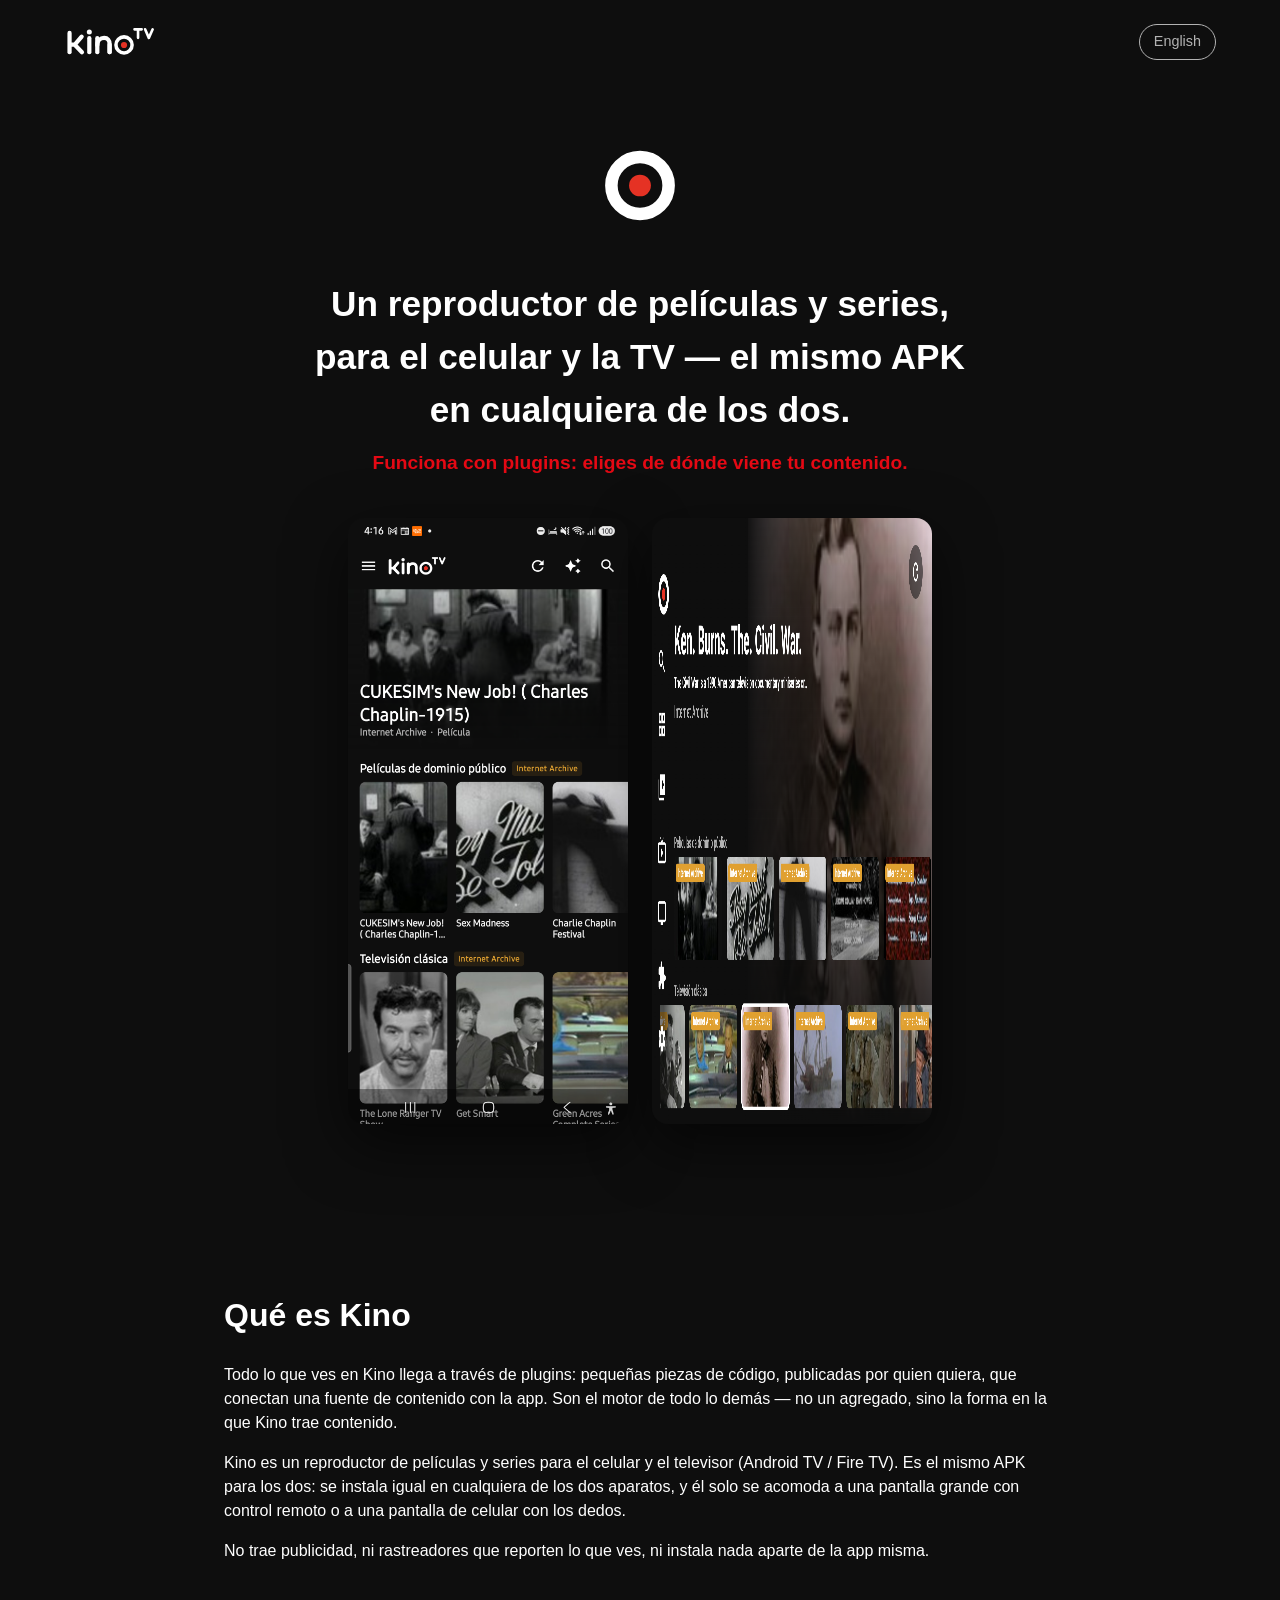
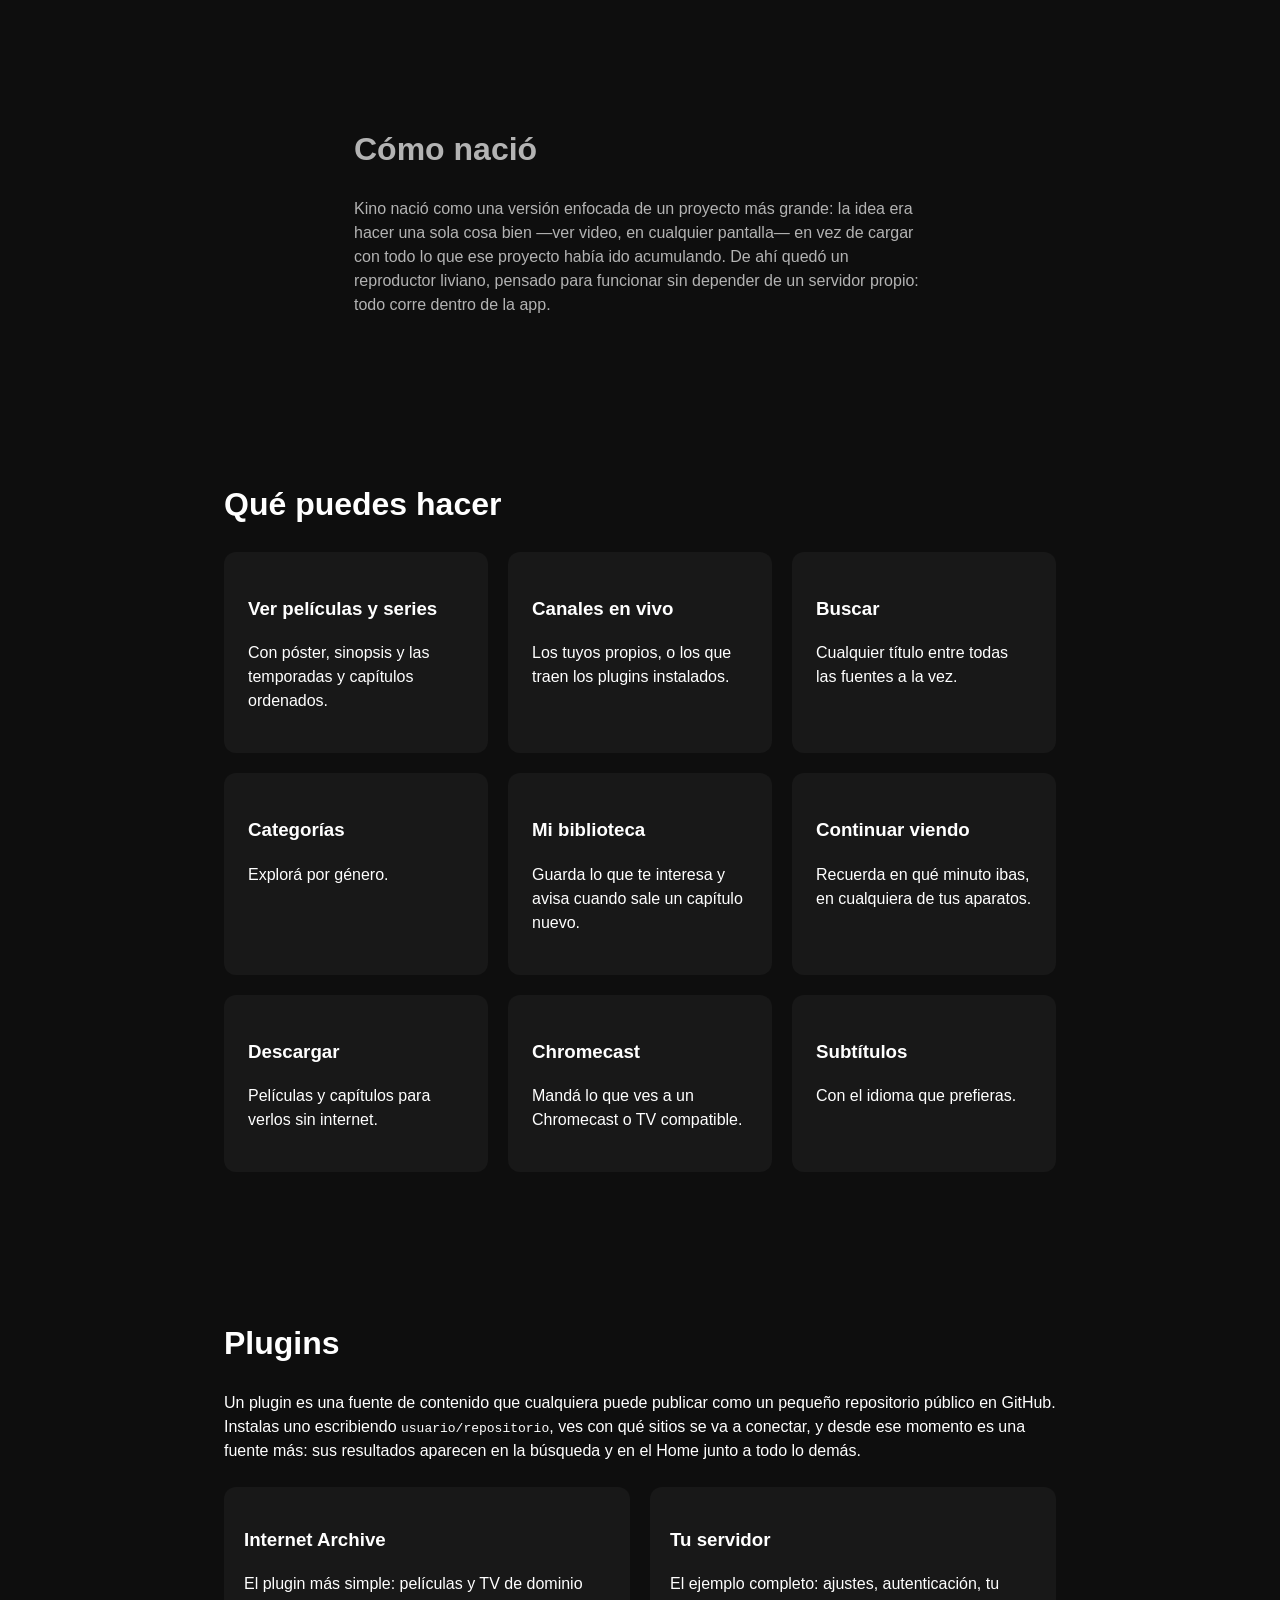
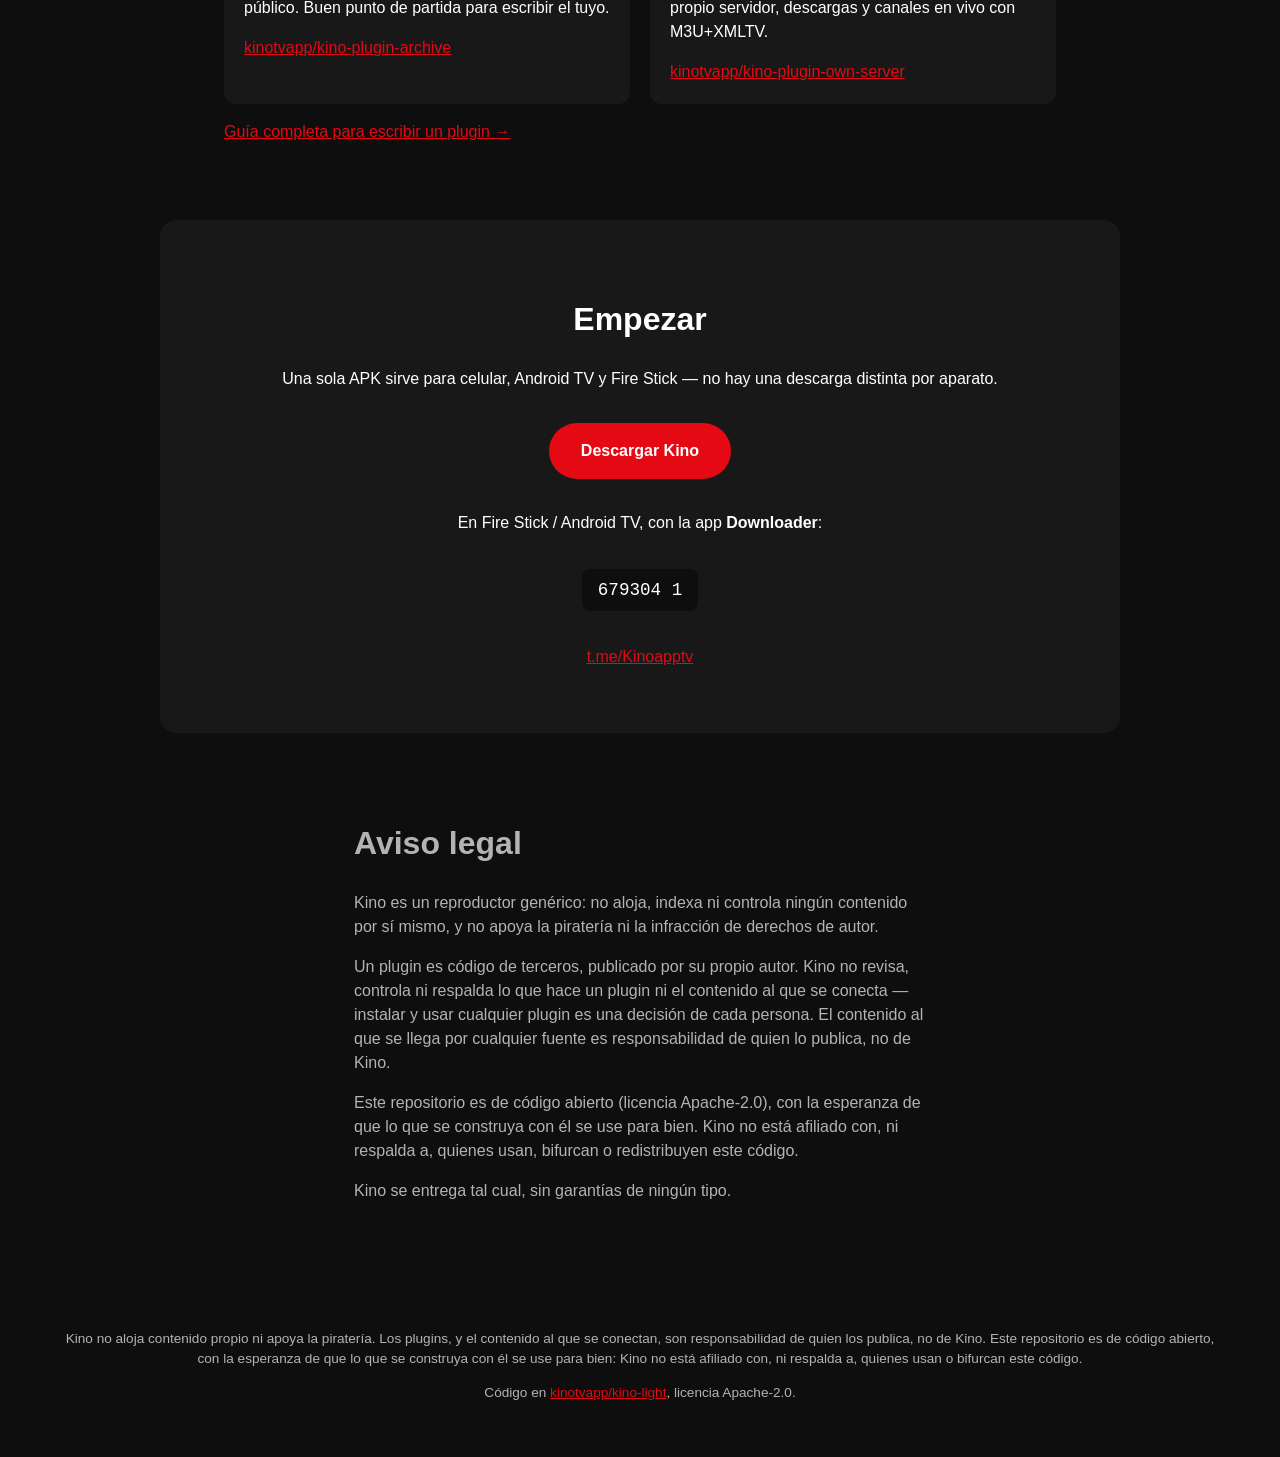
==== index.html @ bd7652a8 "content: Spanish landing page" ====
<!doctype html>
<html lang="es">
<head>
  <meta charset="utf-8">
  <meta name="viewport" content="width=device-width, initial-scale=1">
  <title>Kino — reproductor de películas y series</title>
  <meta name="description" content="Kino: un reproductor de películas y series para celular y TV, con plugins que cualquiera puede publicar.">
  <link rel="icon" href="assets/kino-tv-logo.svg">
  <link rel="stylesheet" href="styles.css">
</head>
<body>
  <header class="header">
    <img src="assets/kino-tv-logo.svg" alt="Kino">
    <a class="lang-switch" href="/en/">English</a>
  </header>

  <section class="hero">
    <img class="hero-logo" src="assets/kino-tv-banner.svg" alt="Kino">
    <h1 class="hero-tagline">Un reproductor de películas y series, para el celular y la TV — el mismo APK en cualquiera de los dos.</h1>
    <p class="hero-subtitle">Funciona con plugins: eliges de dónde viene tu contenido.</p>
    <div class="hero-shots">
      <img src="assets/screenshot-phone-home.png" alt="Home de Kino en el celular" loading="lazy">
      <img src="assets/screenshot-tv-home.png" alt="Home de Kino en la TV" loading="lazy">
    </div>
  </section>

  <section class="section">
    <h2 class="section-title">Qué es Kino</h2>
    <p>Todo lo que ves en Kino llega a través de plugins: pequeñas piezas de código, publicadas por
    quien quiera, que conectan una fuente de contenido con la app. Son el motor de todo lo demás —
    no un agregado, sino la forma en la que Kino trae contenido.</p>
    <p>Kino es un reproductor de películas y series para el celular y el televisor (Android TV / Fire TV).
    Es el mismo APK para los dos: se instala igual en cualquiera de los dos aparatos, y él solo se
    acomoda a una pantalla grande con control remoto o a una pantalla de celular con los dedos.</p>
    <p>No trae publicidad, ni rastreadores que reporten lo que ves, ni instala nada aparte de la app misma.</p>
  </section>

  <section class="section origin">
    <h2 class="section-title">Cómo nació</h2>
    <p>Kino nació como una versión enfocada de un proyecto más grande: la idea era hacer una sola cosa
    bien —ver video, en cualquier pantalla— en vez de cargar con todo lo que ese proyecto había ido
    acumulando. De ahí quedó un reproductor liviano, pensado para funcionar sin depender de un
    servidor propio: todo corre dentro de la app.</p>
  </section>

  <section class="section">
    <h2 class="section-title">Qué puedes hacer</h2>
    <div class="feature-grid">
      <div class="feature-card"><h3>Ver películas y series</h3><p>Con póster, sinopsis y las temporadas y capítulos ordenados.</p></div>
      <div class="feature-card"><h3>Canales en vivo</h3><p>Los tuyos propios, o los que traen los plugins instalados.</p></div>
      <div class="feature-card"><h3>Buscar</h3><p>Cualquier título entre todas las fuentes a la vez.</p></div>
      <div class="feature-card"><h3>Categorías</h3><p>Explorá por género.</p></div>
      <div class="feature-card"><h3>Mi biblioteca</h3><p>Guarda lo que te interesa y avisa cuando sale un capítulo nuevo.</p></div>
      <div class="feature-card"><h3>Continuar viendo</h3><p>Recuerda en qué minuto ibas, en cualquiera de tus aparatos.</p></div>
      <div class="feature-card"><h3>Descargar</h3><p>Películas y capítulos para verlos sin internet.</p></div>
      <div class="feature-card"><h3>Chromecast</h3><p>Mandá lo que ves a un Chromecast o TV compatible.</p></div>
      <div class="feature-card"><h3>Subtítulos</h3><p>Con el idioma que prefieras.</p></div>
    </div>
  </section>

  <section class="section">
    <h2 class="section-title">Plugins</h2>
    <p>Un plugin es una fuente de contenido que cualquiera puede publicar como un pequeño repositorio
    público en GitHub. Instalas uno escribiendo <code>usuario/repositorio</code>, ves con qué sitios
    se va a conectar, y desde ese momento es una fuente más: sus resultados aparecen en la búsqueda y
    en el Home junto a todo lo demás.</p>
    <div class="plugins-examples">
      <div class="plugin-example-card">
        <h3>Internet Archive</h3>
        <p>El plugin más simple: películas y TV de dominio público. Buen punto de partida para escribir el tuyo.</p>
        <a href="https://github.com/kinotvapp/kino-plugin-archive">kinotvapp/kino-plugin-archive</a>
      </div>
      <div class="plugin-example-card">
        <h3>Tu servidor</h3>
        <p>El ejemplo completo: ajustes, autenticación, tu propio servidor, descargas y canales en vivo con M3U+XMLTV.</p>
        <a href="https://github.com/kinotvapp/kino-plugin-own-server">kinotvapp/kino-plugin-own-server</a>
      </div>
    </div>
    <p><a href="https://kinotvapp.github.io/kino-plugins/">Guía completa para escribir un plugin →</a></p>
  </section>

  <section class="section cta">
    <h2 class="section-title">Empezar</h2>
    <p>Una sola APK sirve para celular, Android TV y Fire Stick — no hay una descarga distinta por aparato.</p>
    <a class="cta-download" href="https://archive.org/download/kino-app/kino.apk">Descargar Kino</a>
    <p>En Fire Stick / Android TV, con la app <strong>Downloader</strong>:</p>
    <p class="cta-downloader-code">679304 1</p>
    <p><a href="https://t.me/Kinoapptv">t.me/Kinoapptv</a></p>
  </section>

  <section class="section legal">
    <h2 class="section-title">Aviso legal</h2>
    <p>Kino es un reproductor genérico: no aloja, indexa ni controla ningún contenido por sí mismo, y
    no apoya la piratería ni la infracción de derechos de autor.</p>
    <p>Un plugin es código de terceros, publicado por su propio autor. Kino no revisa, controla ni
    respalda lo que hace un plugin ni el contenido al que se conecta — instalar y usar cualquier
    plugin es una decisión de cada persona. El contenido al que se llega por cualquier fuente es
    responsabilidad de quien lo publica, no de Kino.</p>
    <p>Este repositorio es de código abierto (licencia Apache-2.0), con la esperanza de que lo que se
    construya con él se use para bien. Kino no está afiliado con, ni respalda a, quienes usan,
    bifurcan o redistribuyen este código.</p>
    <p>Kino se entrega tal cual, sin garantías de ningún tipo.</p>
  </section>

  <footer class="footer">
    <p>Kino no aloja contenido propio ni apoya la piratería. Los plugins, y el contenido al que se
    conectan, son responsabilidad de quien los publica, no de Kino. Este repositorio es de código
    abierto, con la esperanza de que lo que se construya con él se use para bien: Kino no está
    afiliado con, ni respalda a, quienes usan o bifurcan este código.</p>
    <p>Código en <a href="https://github.com/kinotvapp/kino-light">kinotvapp/kino-light</a>, licencia Apache-2.0.</p>
  </footer>
</body>
</html>
---- styles.css ----
:root {
  --kino-red: #E50914;
  --kino-black: #0E0E0E;
  --kino-surface: #181818;
  --kino-text-secondary: #B3B3B3;
  --kino-text: #FFFFFF;
}

* { box-sizing: border-box; }

body {
  margin: 0;
  background: var(--kino-black);
  color: var(--kino-text);
  font-family: -apple-system, "Segoe UI", Roboto, "Helvetica Neue", Arial, sans-serif;
  line-height: 1.5;
}

a { color: var(--kino-red); }

.header {
  display: flex;
  justify-content: space-between;
  align-items: center;
  padding: 24px 5vw;
}

.header img { height: 32px; }

.lang-switch {
  font-size: 0.9rem;
  color: var(--kino-text-secondary);
  text-decoration: none;
  border: 1px solid var(--kino-text-secondary);
  border-radius: 999px;
  padding: 6px 14px;
}

.hero {
  text-align: center;
  padding: 40px 5vw 80px;
}

.hero-logo { width: 220px; max-width: 60vw; margin-bottom: 24px; }

.hero-tagline {
  font-size: clamp(1.4rem, 4vw, 2.2rem);
  font-weight: 700;
  max-width: 700px;
  margin: 0 auto 12px;
}

.hero-subtitle {
  font-size: clamp(1rem, 2.5vw, 1.2rem);
  color: var(--kino-red);
  font-weight: 600;
  max-width: 600px;
  margin: 0 auto 40px;
}

.hero-shots {
  display: flex;
  justify-content: center;
  gap: 24px;
  flex-wrap: wrap;
}

.hero-shots img {
  max-width: 280px;
  width: 100%;
  border-radius: 16px;
  box-shadow: 0 20px 60px rgba(0, 0, 0, 0.6);
}

.section { padding: 60px 5vw; max-width: 960px; margin: 0 auto; }

.section-title {
  font-size: clamp(1.4rem, 3vw, 2rem);
  font-weight: 700;
  margin-bottom: 24px;
}

.feature-grid {
  display: grid;
  grid-template-columns: repeat(auto-fit, minmax(220px, 1fr));
  gap: 20px;
}

.feature-card {
  background: var(--kino-surface);
  border-radius: 12px;
  padding: 24px;
}

.feature-card svg { width: 28px; height: 28px; fill: var(--kino-red); margin-bottom: 12px; }

.origin, .legal { color: var(--kino-text-secondary); max-width: 700px; }

.legal p { margin-bottom: 12px; }

.plugins-examples {
  display: flex;
  gap: 20px;
  flex-wrap: wrap;
  margin-top: 24px;
}

.plugin-example-card {
  background: var(--kino-surface);
  border-radius: 12px;
  padding: 20px;
  flex: 1 1 260px;
}

.cta {
  text-align: center;
  background: var(--kino-surface);
  border-radius: 16px;
  padding: 48px 5vw;
}

.cta-download {
  display: inline-block;
  background: var(--kino-red);
  color: var(--kino-text);
  text-decoration: none;
  font-weight: 700;
  padding: 16px 32px;
  border-radius: 999px;
  margin: 16px 0;
}

.cta-downloader-code {
  font-family: ui-monospace, monospace;
  font-size: 1.1rem;
  background: var(--kino-black);
  display: inline-block;
  padding: 8px 16px;
  border-radius: 8px;
}

.footer {
  text-align: center;
  padding: 40px 5vw;
  color: var(--kino-text-secondary);
  font-size: 0.85rem;
}

@media (max-width: 480px) {
  .hero-shots img { max-width: 220px; }
}
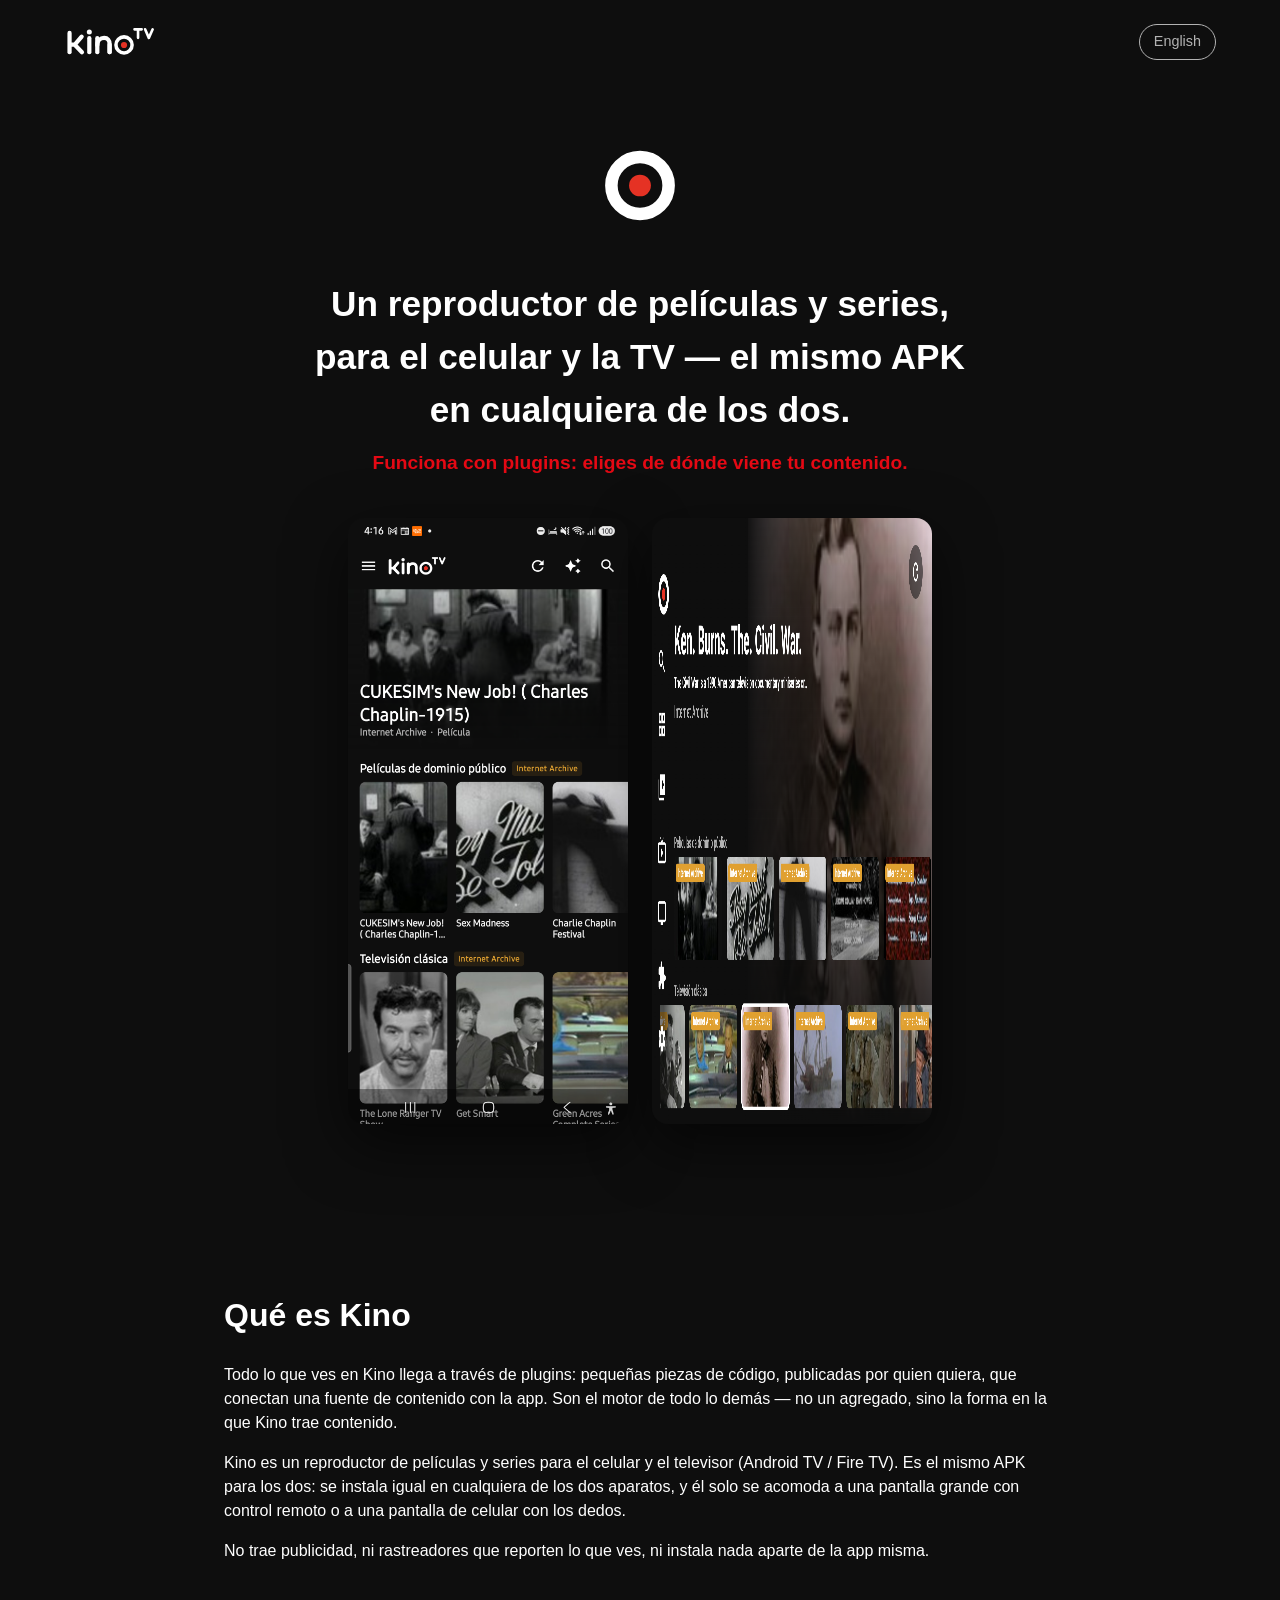
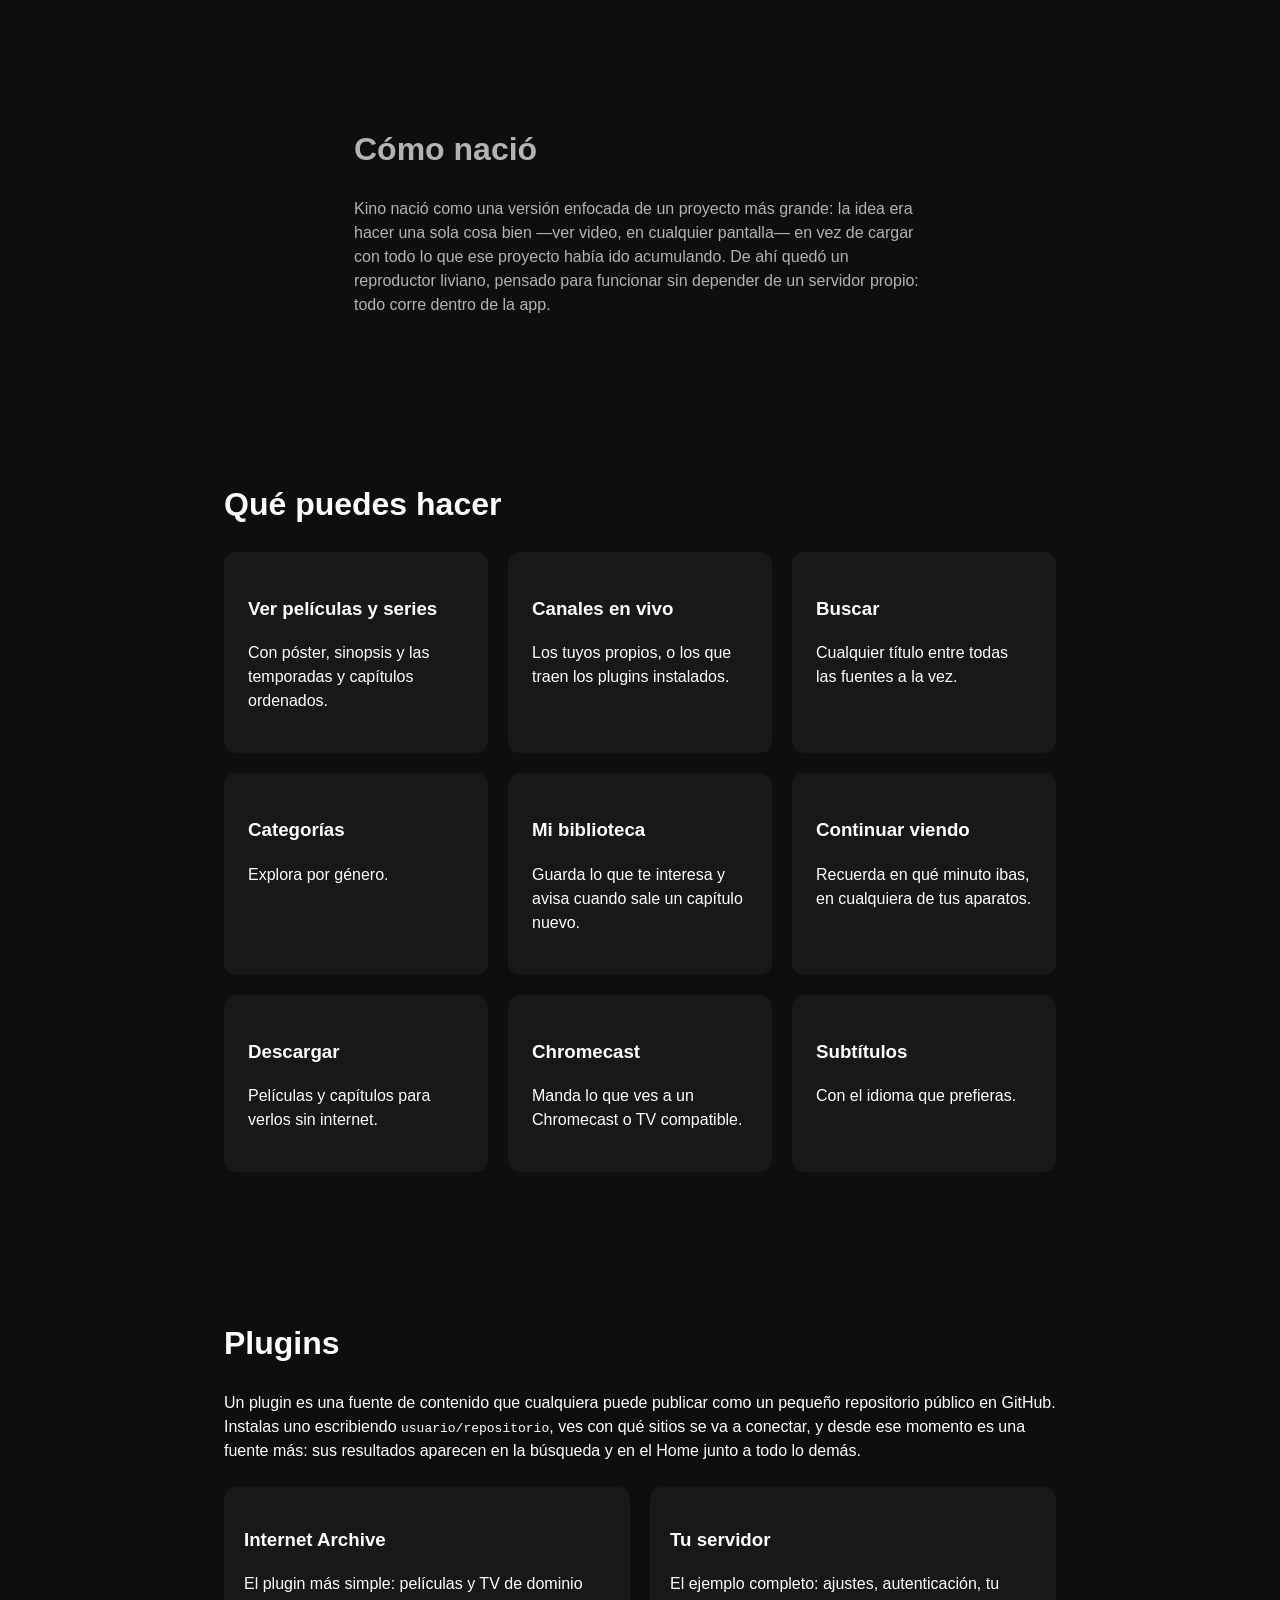
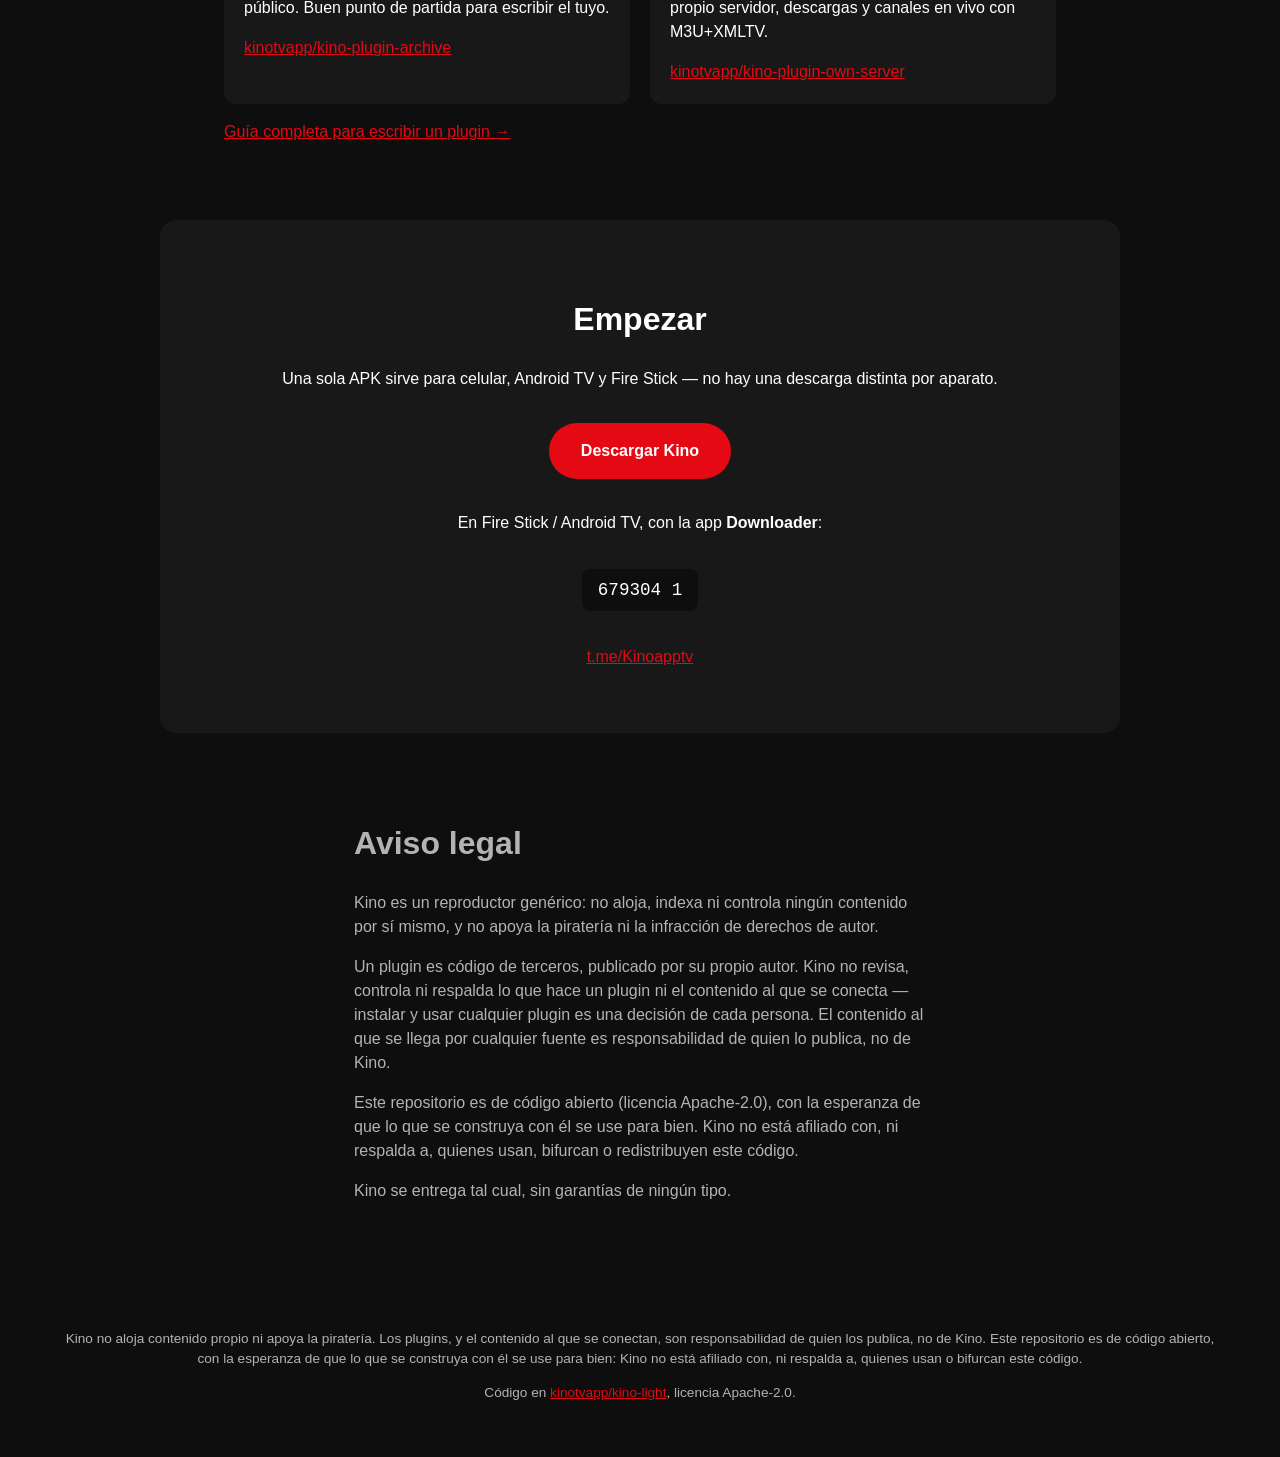
==== commit b0030f85: "fix: two voseo imperatives (Explorá→Explora, Mandá→Manda)" ====
--- a/index.html
+++ b/index.html
@@ -49,11 +49,11 @@
       <div class="feature-card"><h3>Ver películas y series</h3><p>Con póster, sinopsis y las temporadas y capítulos ordenados.</p></div>
       <div class="feature-card"><h3>Canales en vivo</h3><p>Los tuyos propios, o los que traen los plugins instalados.</p></div>
       <div class="feature-card"><h3>Buscar</h3><p>Cualquier título entre todas las fuentes a la vez.</p></div>
-      <div class="feature-card"><h3>Categorías</h3><p>Explorá por género.</p></div>
+      <div class="feature-card"><h3>Categorías</h3><p>Explora por género.</p></div>
       <div class="feature-card"><h3>Mi biblioteca</h3><p>Guarda lo que te interesa y avisa cuando sale un capítulo nuevo.</p></div>
       <div class="feature-card"><h3>Continuar viendo</h3><p>Recuerda en qué minuto ibas, en cualquiera de tus aparatos.</p></div>
       <div class="feature-card"><h3>Descargar</h3><p>Películas y capítulos para verlos sin internet.</p></div>
-      <div class="feature-card"><h3>Chromecast</h3><p>Mandá lo que ves a un Chromecast o TV compatible.</p></div>
+      <div class="feature-card"><h3>Chromecast</h3><p>Manda lo que ves a un Chromecast o TV compatible.</p></div>
       <div class="feature-card"><h3>Subtítulos</h3><p>Con el idioma que prefieras.</p></div>
     </div>
   </section>
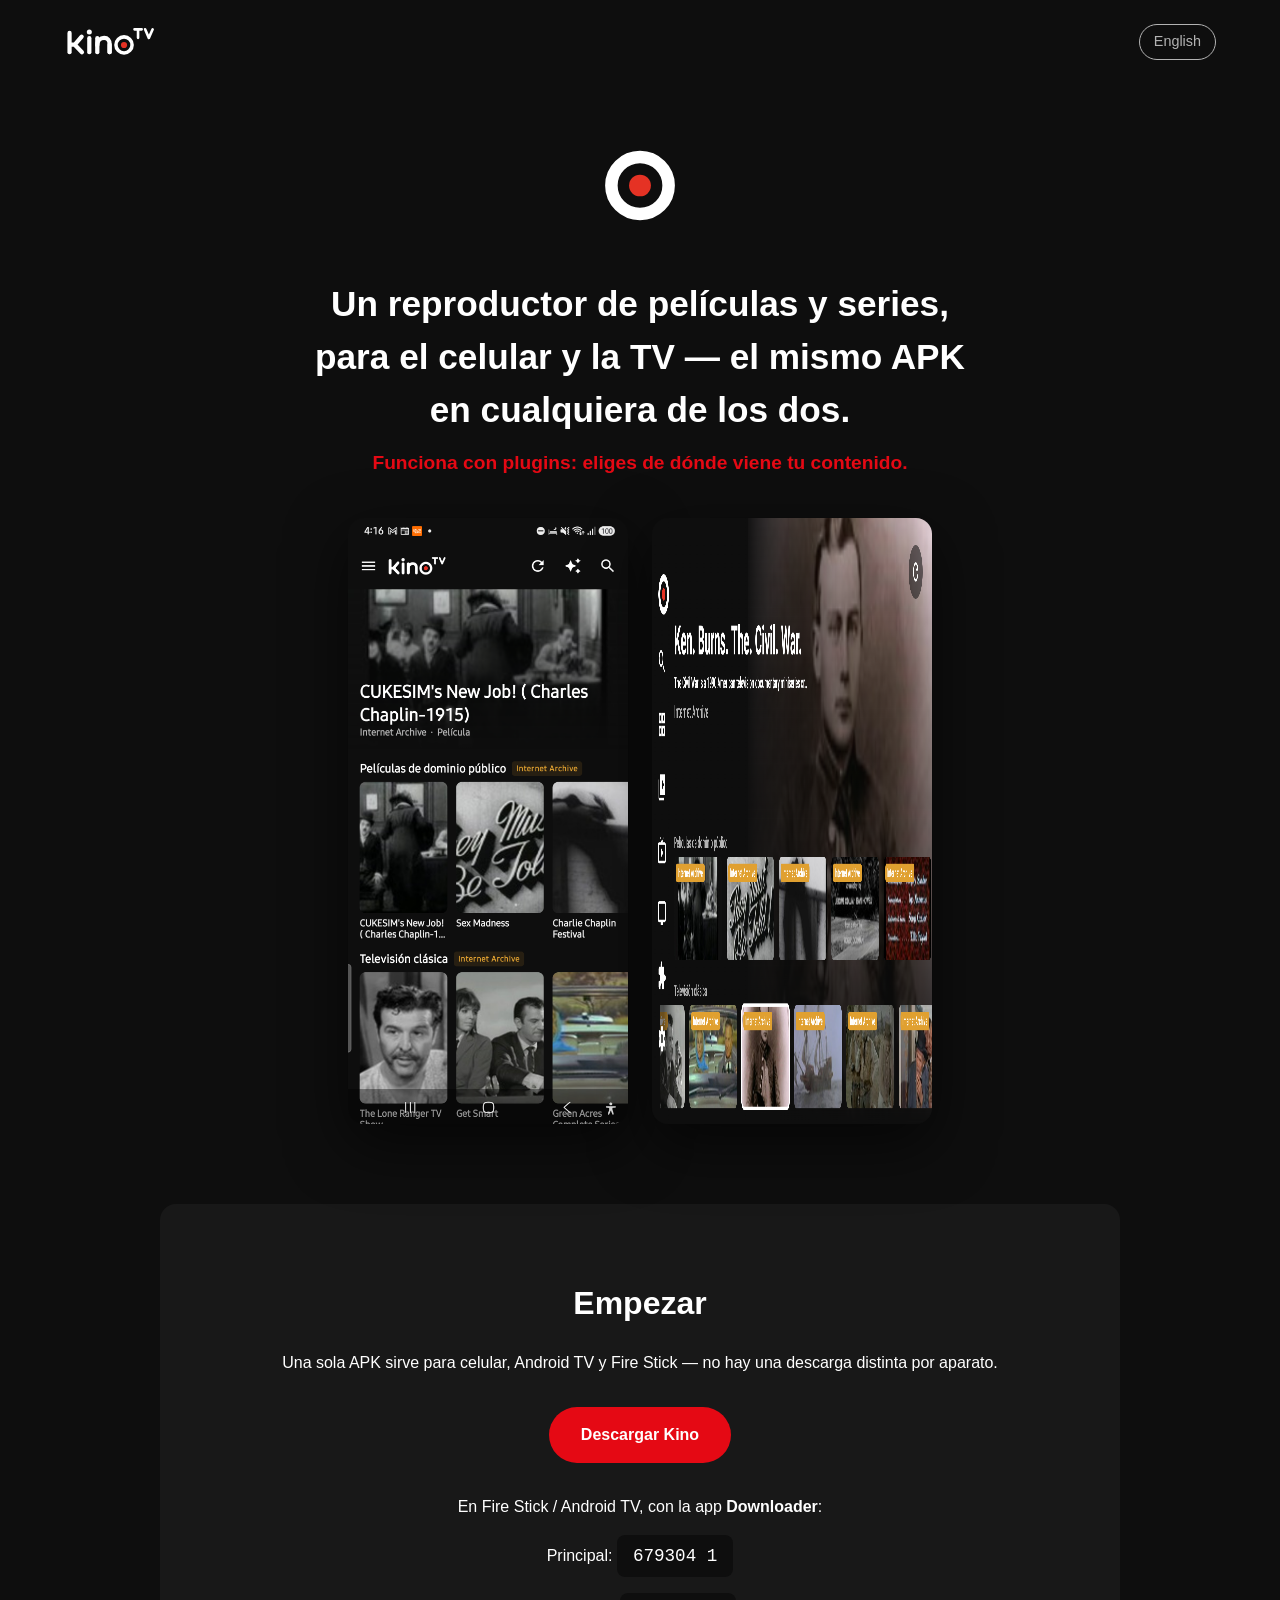
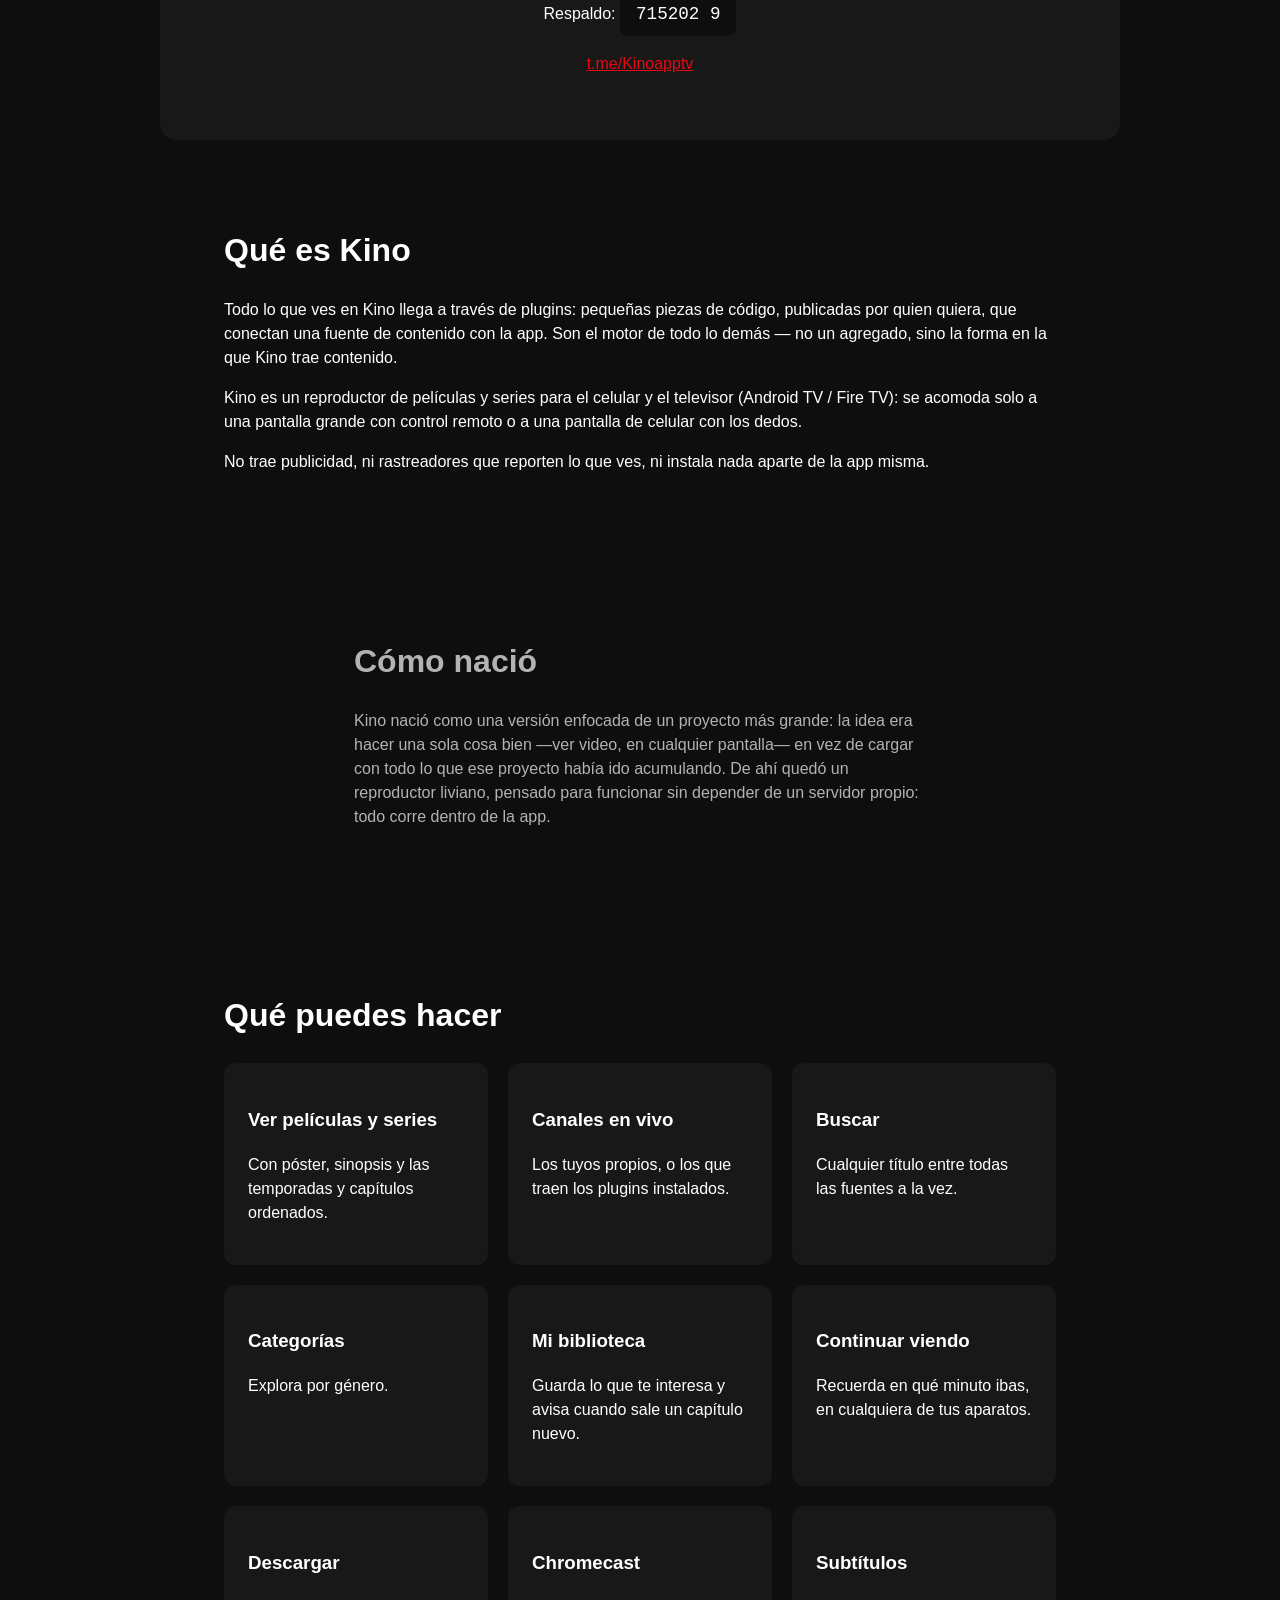
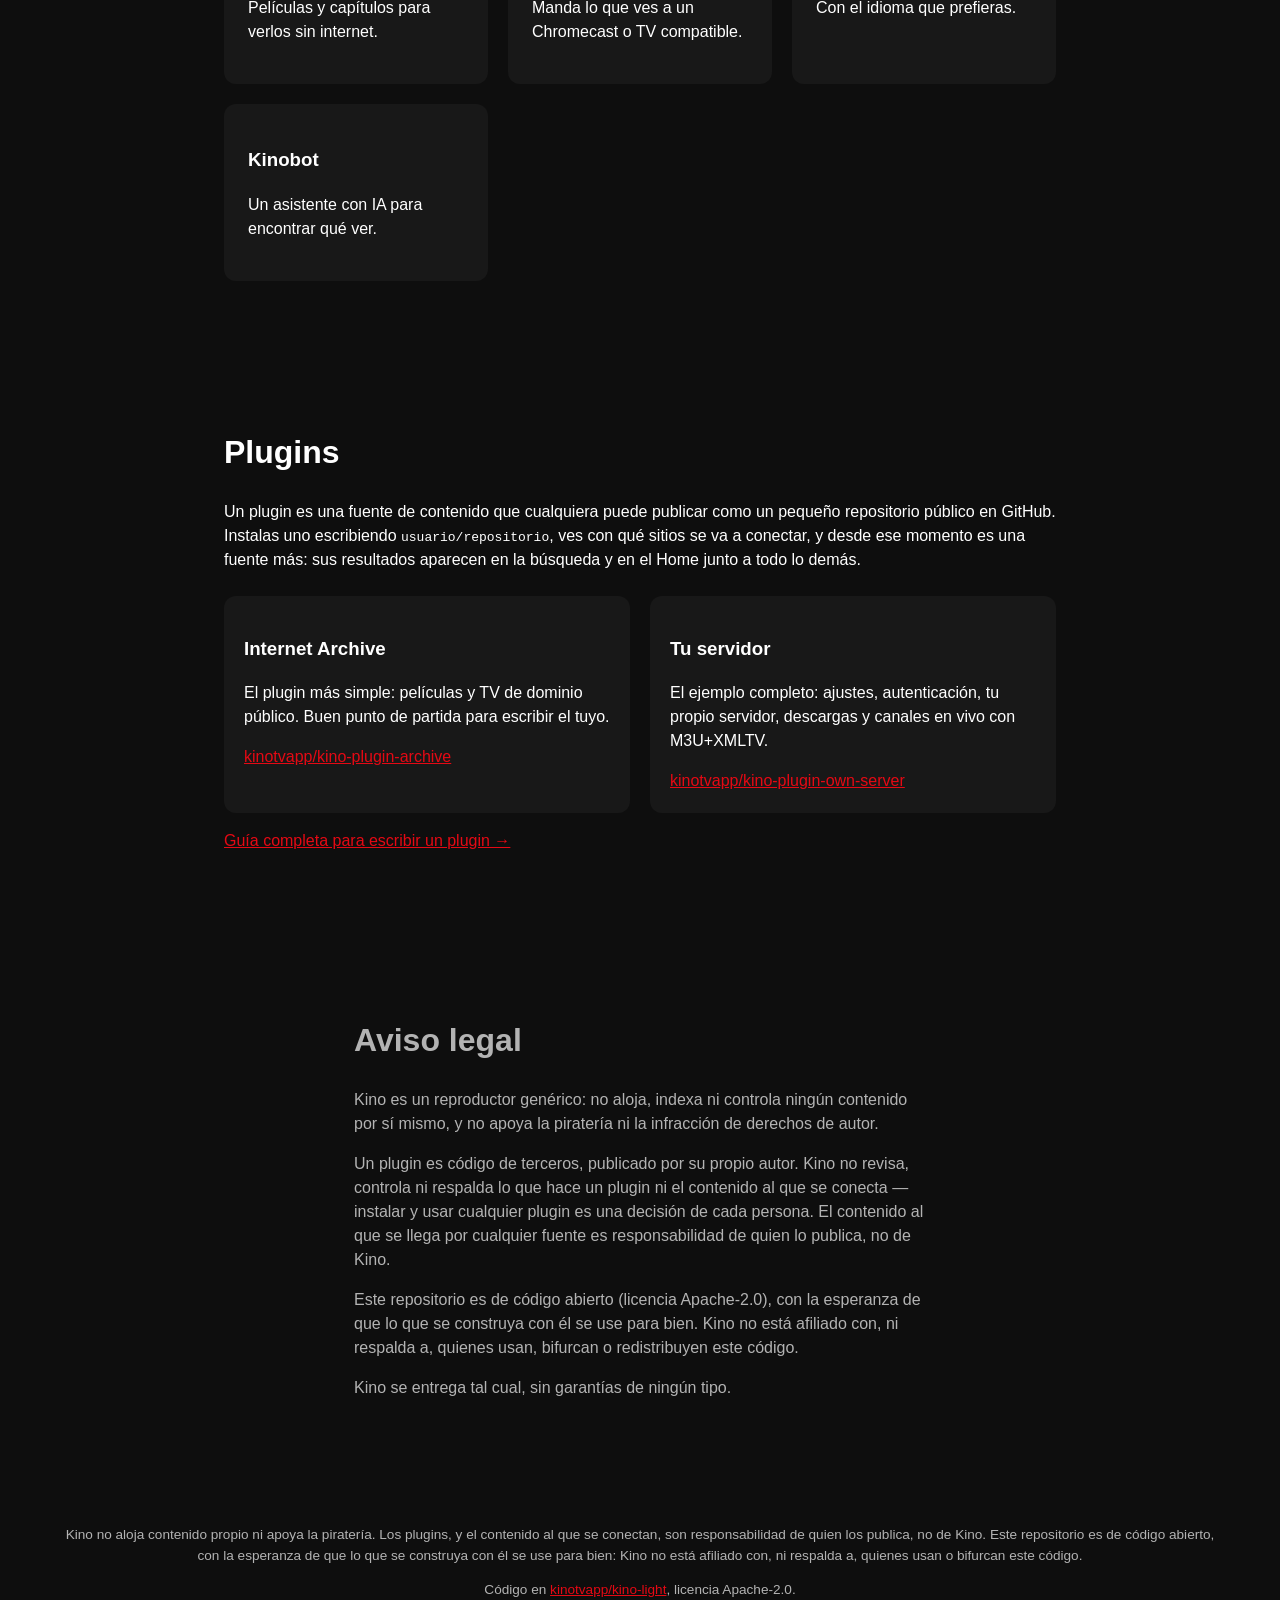
==== commit 908039d7: "content: move download CTA up top, add backup Downloader code, add Kinobot, trim repeated APK line" ====
--- a/index.html
+++ b/index.html
@@ -24,14 +24,22 @@
     </div>
   </section>
 
+  <section class="section cta">
+    <h2 class="section-title">Empezar</h2>
+    <p>Una sola APK sirve para celular, Android TV y Fire Stick — no hay una descarga distinta por aparato.</p>
+    <a class="cta-download" href="https://archive.org/download/kino-app/kino.apk">Descargar Kino</a>
+    <p>En Fire Stick / Android TV, con la app <strong>Downloader</strong>:</p>
+    <p>Principal: <span class="cta-downloader-code">679304 1</span></p>
+    <p>Respaldo: <span class="cta-downloader-code">715202 9</span></p>
+    <p><a href="https://t.me/Kinoapptv">t.me/Kinoapptv</a></p>
+  </section>
+
   <section class="section">
     <h2 class="section-title">Qué es Kino</h2>
     <p>Todo lo que ves en Kino llega a través de plugins: pequeñas piezas de código, publicadas por
     quien quiera, que conectan una fuente de contenido con la app. Son el motor de todo lo demás —
     no un agregado, sino la forma en la que Kino trae contenido.</p>
-    <p>Kino es un reproductor de películas y series para el celular y el televisor (Android TV / Fire TV).
-    Es el mismo APK para los dos: se instala igual en cualquiera de los dos aparatos, y él solo se
-    acomoda a una pantalla grande con control remoto o a una pantalla de celular con los dedos.</p>
+    <p>Kino es un reproductor de películas y series para el celular y el televisor (Android TV / Fire TV): se acomoda solo a una pantalla grande con control remoto o a una pantalla de celular con los dedos.</p>
     <p>No trae publicidad, ni rastreadores que reporten lo que ves, ni instala nada aparte de la app misma.</p>
   </section>
 
@@ -55,6 +63,7 @@
       <div class="feature-card"><h3>Descargar</h3><p>Películas y capítulos para verlos sin internet.</p></div>
       <div class="feature-card"><h3>Chromecast</h3><p>Manda lo que ves a un Chromecast o TV compatible.</p></div>
       <div class="feature-card"><h3>Subtítulos</h3><p>Con el idioma que prefieras.</p></div>
+      <div class="feature-card"><h3>Kinobot</h3><p>Un asistente con IA para encontrar qué ver.</p></div>
     </div>
   </section>
 
@@ -77,15 +86,6 @@
       </div>
     </div>
     <p><a href="https://kinotvapp.github.io/kino-plugins/">Guía completa para escribir un plugin →</a></p>
-  </section>
-
-  <section class="section cta">
-    <h2 class="section-title">Empezar</h2>
-    <p>Una sola APK sirve para celular, Android TV y Fire Stick — no hay una descarga distinta por aparato.</p>
-    <a class="cta-download" href="https://archive.org/download/kino-app/kino.apk">Descargar Kino</a>
-    <p>En Fire Stick / Android TV, con la app <strong>Downloader</strong>:</p>
-    <p class="cta-downloader-code">679304 1</p>
-    <p><a href="https://t.me/Kinoapptv">t.me/Kinoapptv</a></p>
   </section>
 
   <section class="section legal">
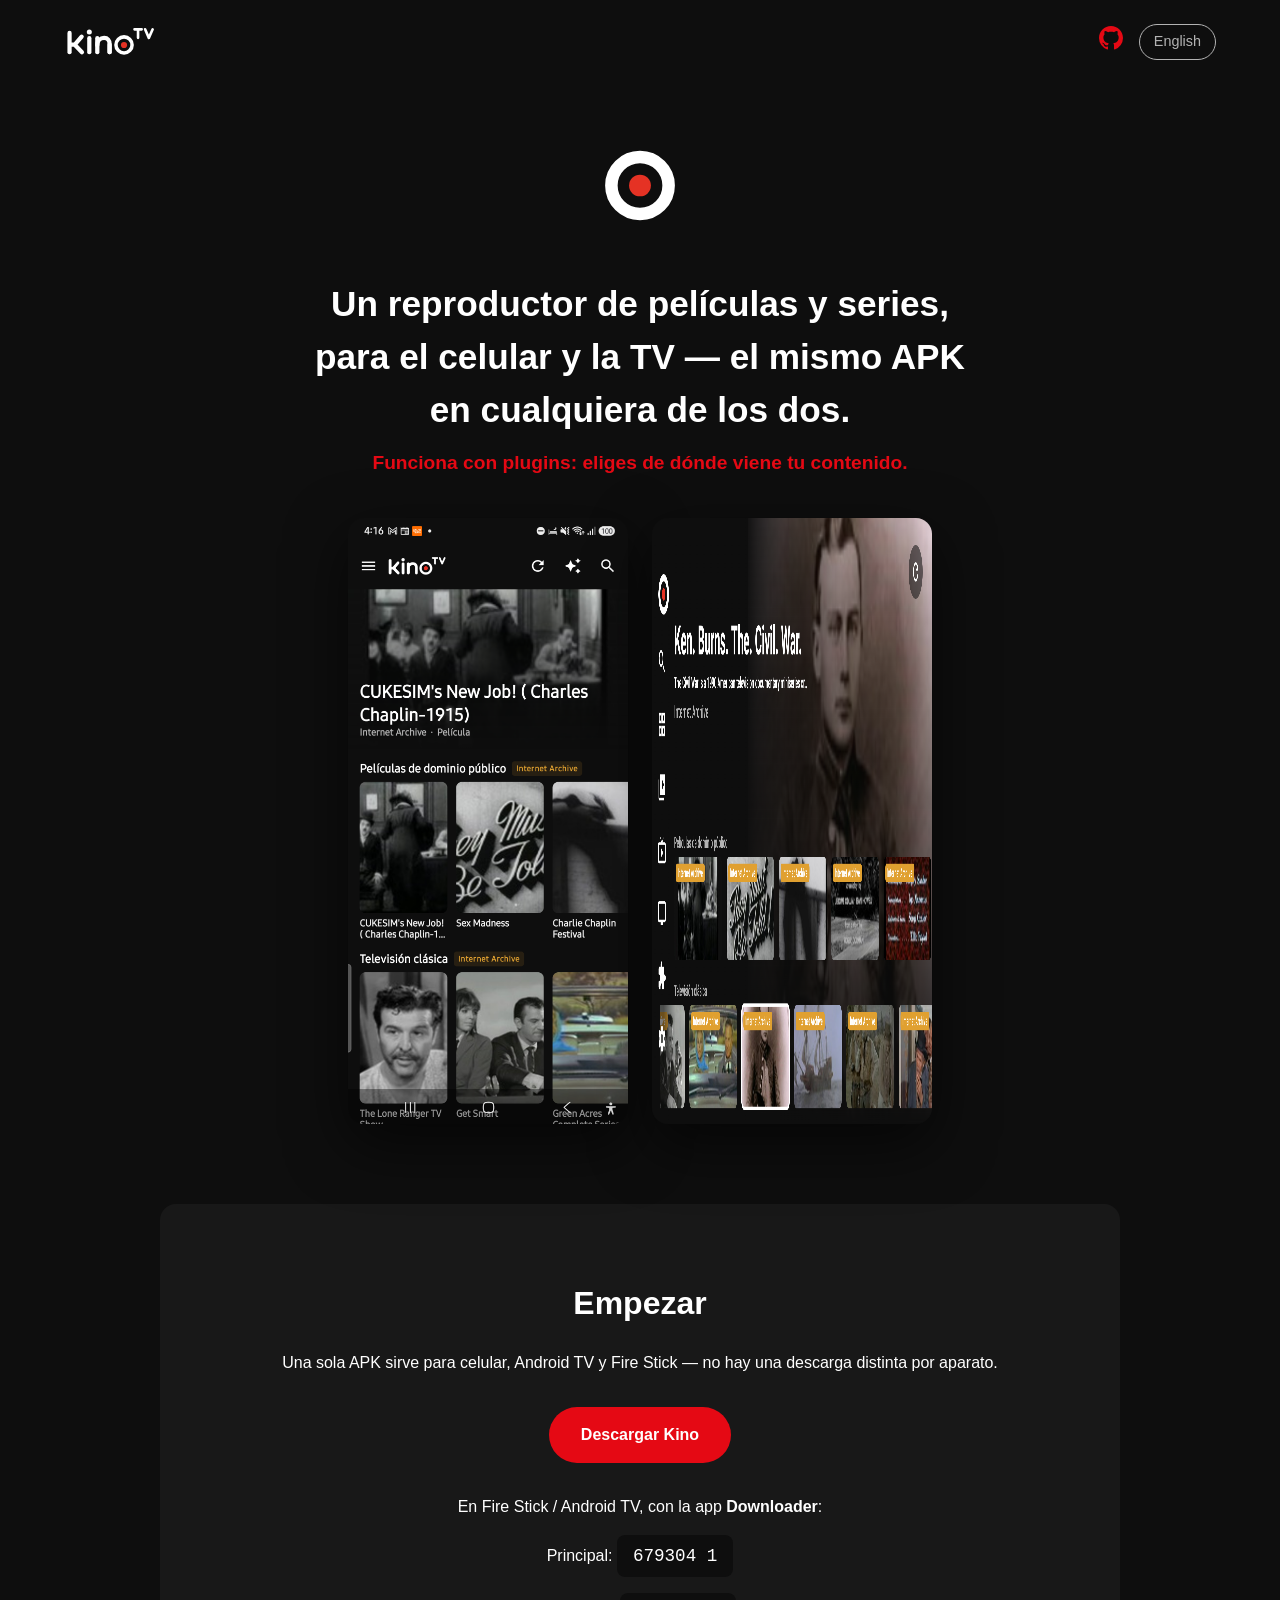
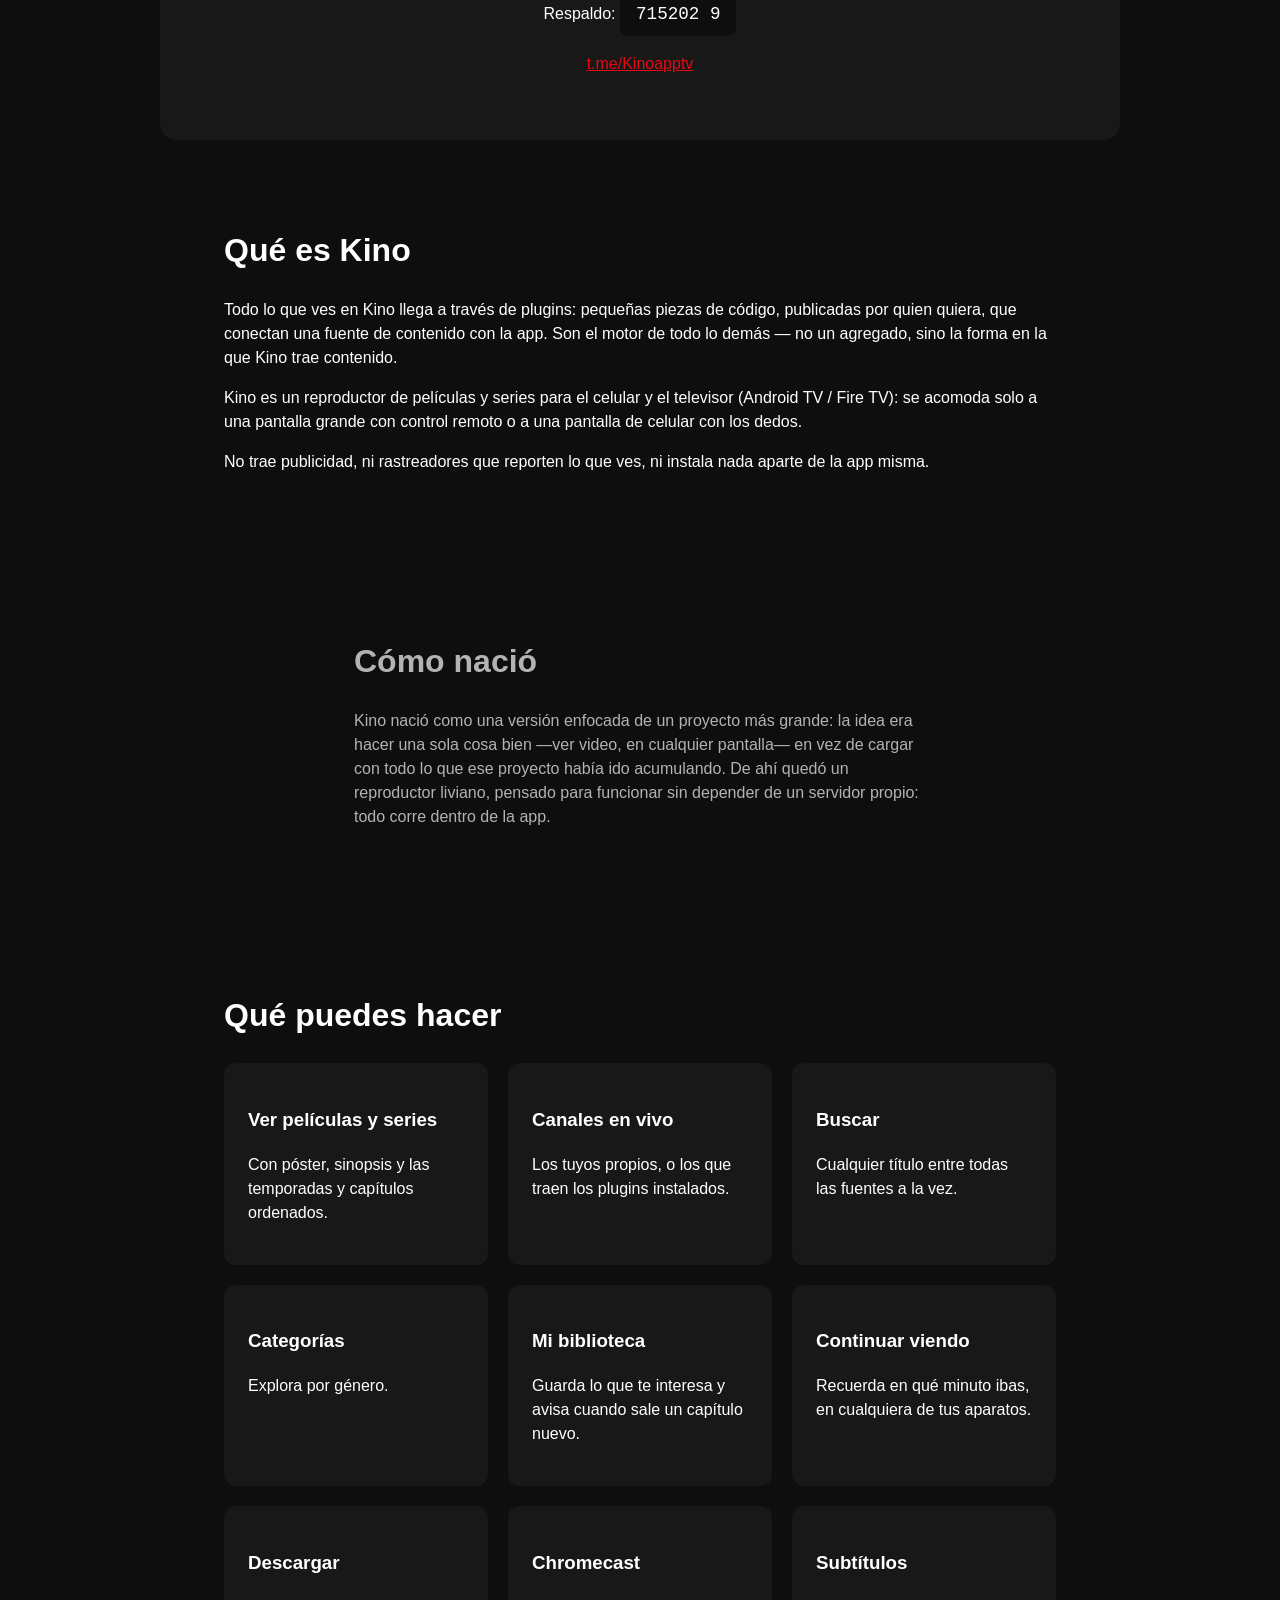
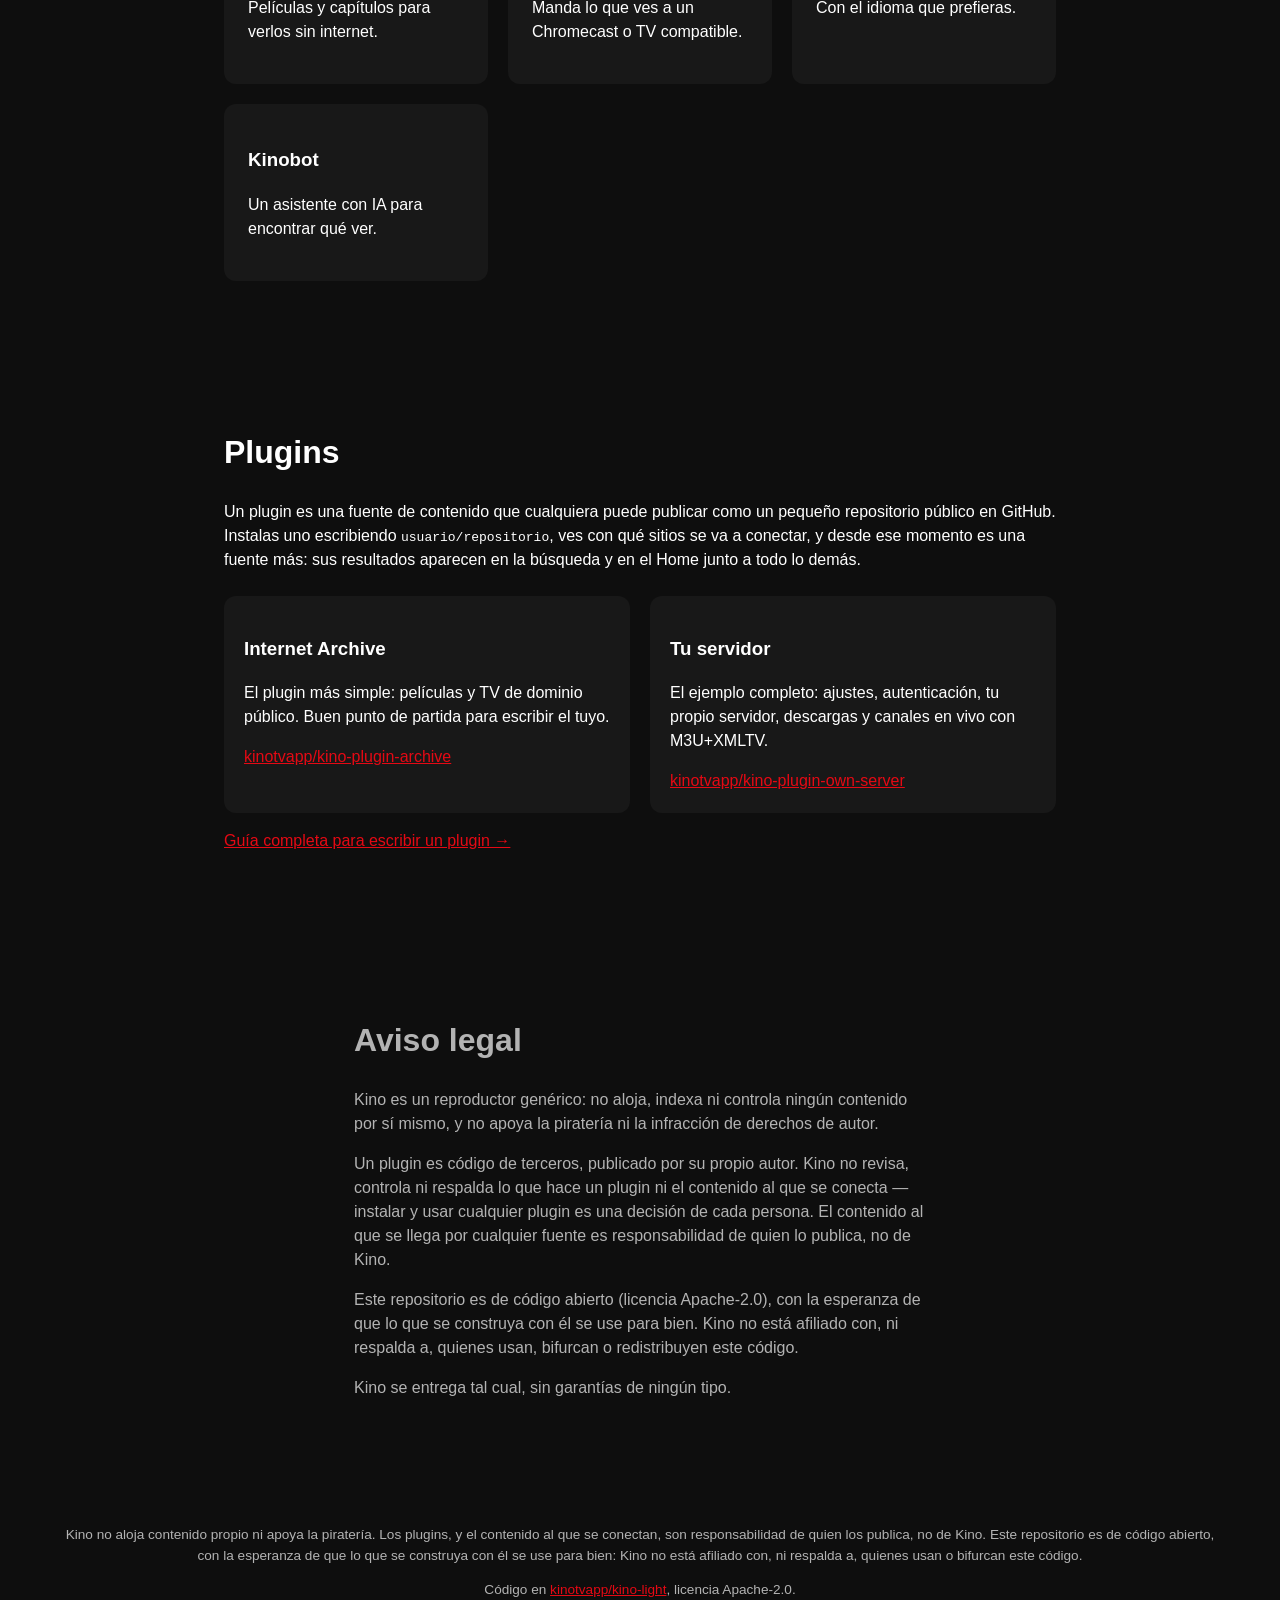
==== commit 89a171a9: "content: GitHub icon link in the header" ====
--- a/index.html
+++ b/index.html
@@ -11,7 +11,12 @@
 <body>
   <header class="header">
     <img src="assets/kino-tv-logo.svg" alt="Kino">
-    <a class="lang-switch" href="/en/">English</a>
+    <div class="header-links">
+      <a class="github-link" href="https://github.com/kinotvapp/kino-light" aria-label="Ver el código en GitHub">
+        <svg viewBox="0 0 16 16" aria-hidden="true"><path fill="currentColor" d="M8 0c4.42 0 8 3.58 8 8a8.013 8.013 0 0 1-5.45 7.59c-.4.08-.55-.17-.55-.38 0-.27.01-1.13.01-2.2 0-.75-.25-1.23-.54-1.48 1.78-.2 3.65-.88 3.65-3.95 0-.88-.31-1.59-.82-2.15.08-.2.36-1.02-.08-2.12 0 0-.67-.22-2.2.82-.64-.18-1.32-.27-2-.27-.68 0-1.36.09-2 .27-1.53-1.03-2.2-.82-2.2-.82-.44 1.1-.16 1.92-.08 2.12-.51.56-.82 1.28-.82 2.15 0 3.06 1.86 3.75 3.64 3.95-.23.2-.44.55-.51 1.07-.46.21-1.61.55-2.33-.66-.15-.24-.6-.83-1.23-.82-.67.01-.27.38.01.53.34.19.73.9.82 1.13.16.45.68 1.31 2.69.94 0 .67.01 1.3.01 1.49 0 .21-.15.45-.55.38A7.995 7.995 0 0 1 0 8c0-4.42 3.58-8 8-8Z"></path></svg>
+      </a>
+      <a class="lang-switch" href="/en/">English</a>
+    </div>
   </header>
 
   <section class="hero">
--- a/styles.css
+++ b/styles.css
@@ -35,6 +35,20 @@
   border-radius: 999px;
   padding: 6px 14px;
 }
+
+.header-links {
+  display: flex;
+  align-items: center;
+  gap: 16px;
+}
+
+.github-link svg {
+  width: 24px;
+  height: 24px;
+  fill: var(--kino-text-secondary);
+}
+
+.github-link:hover svg { fill: var(--kino-text); }
 
 .hero {
   text-align: center;
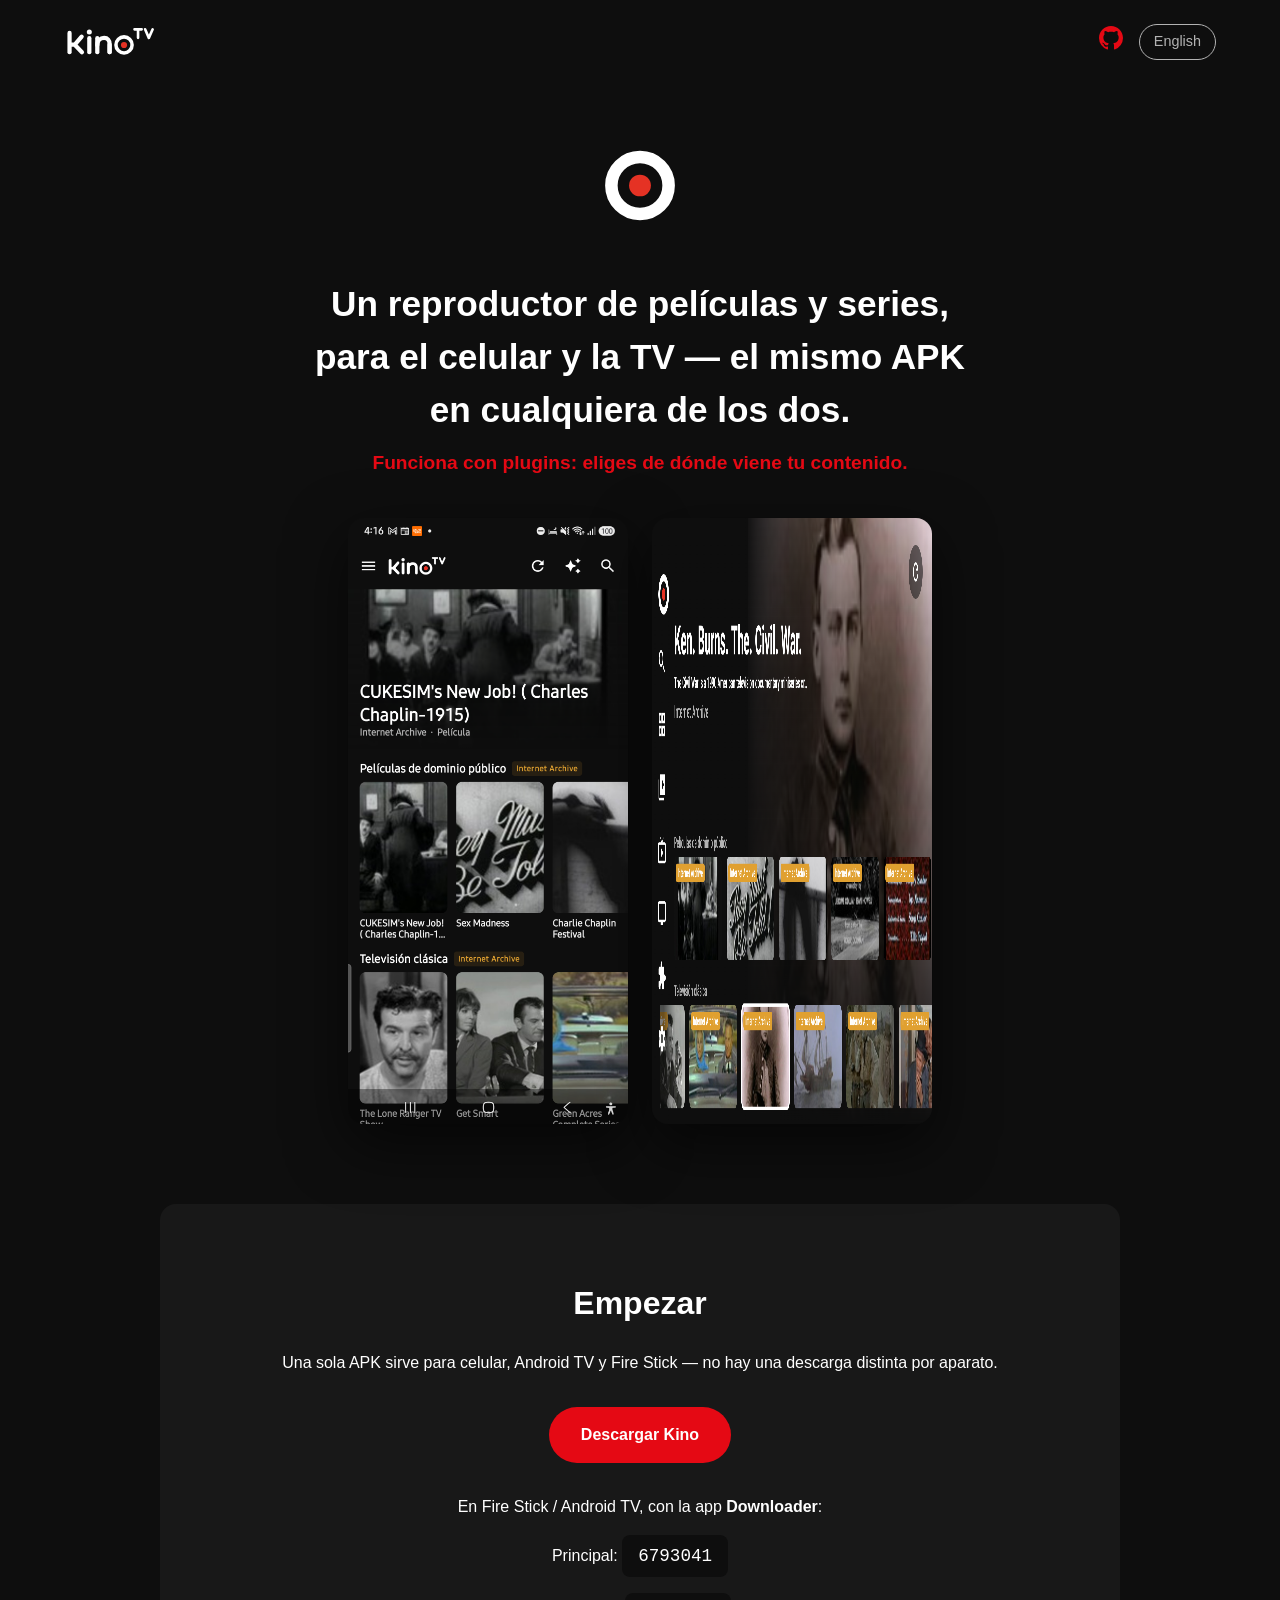
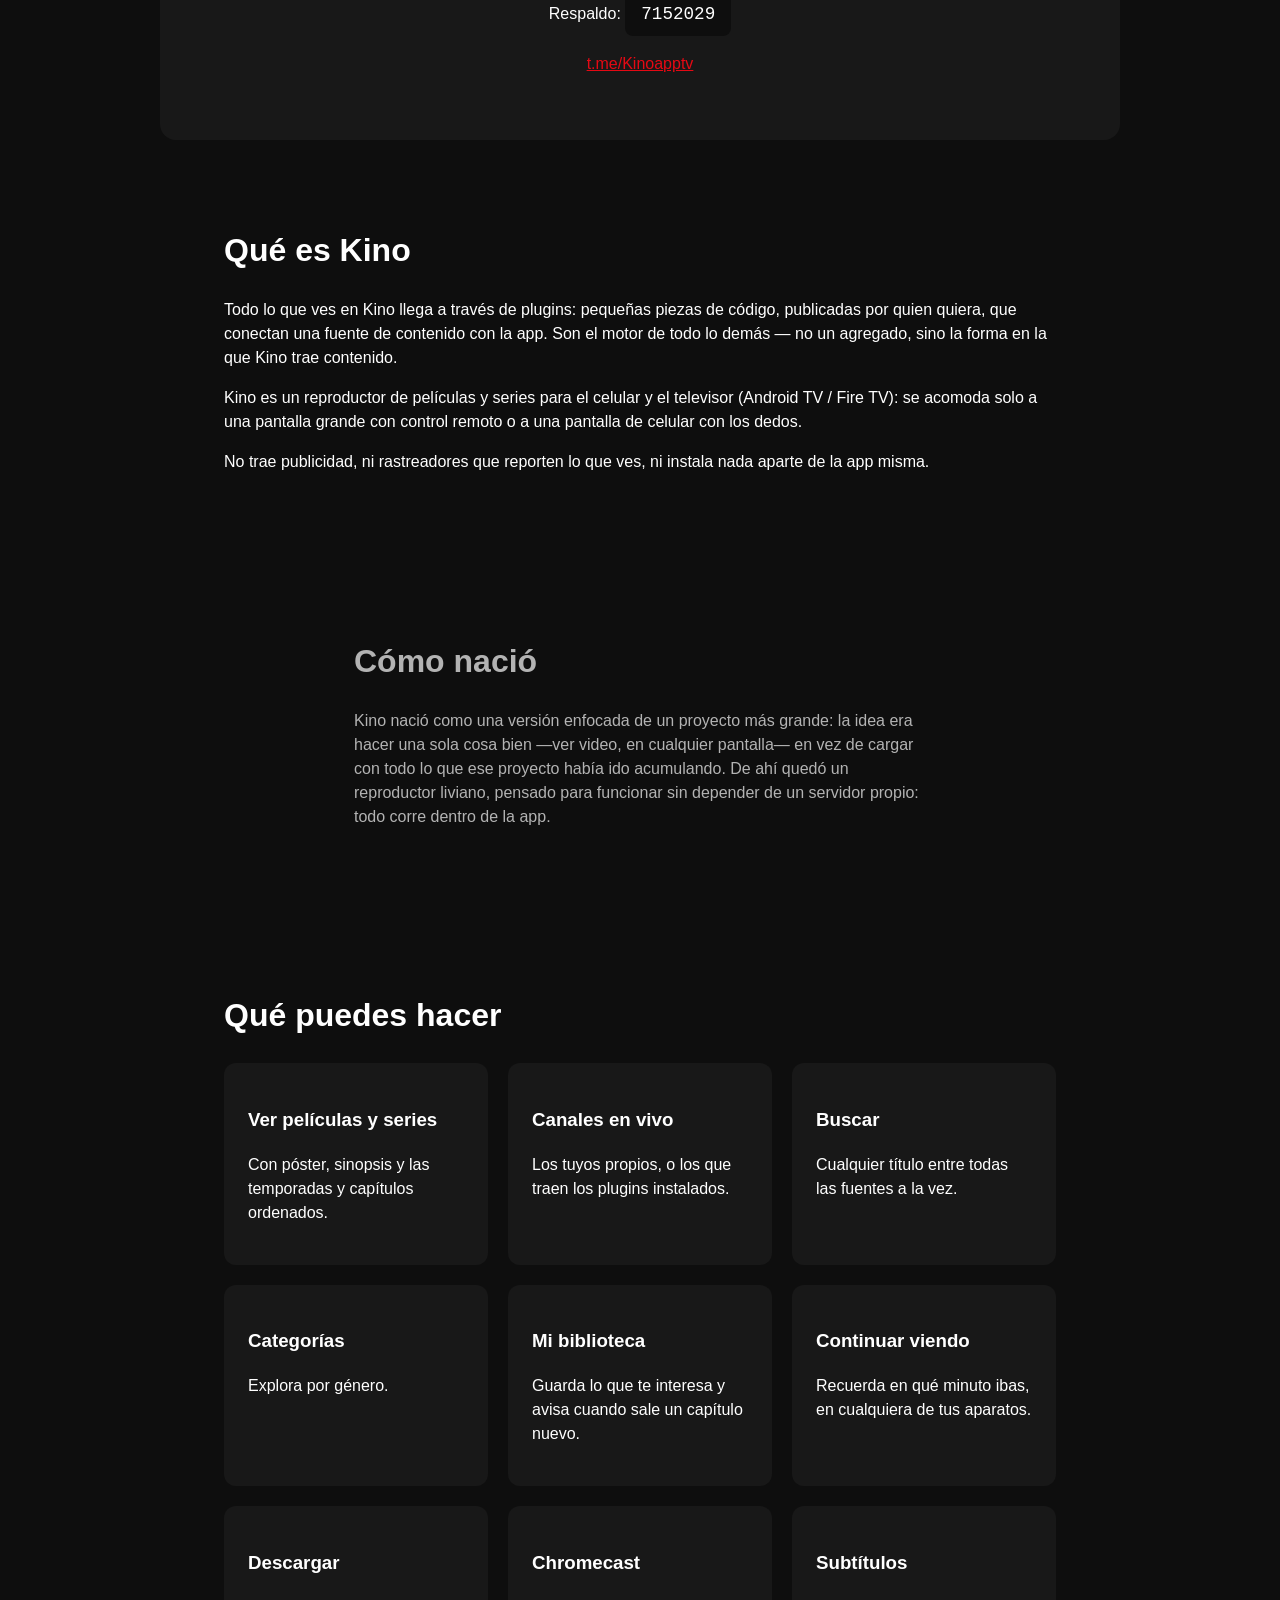
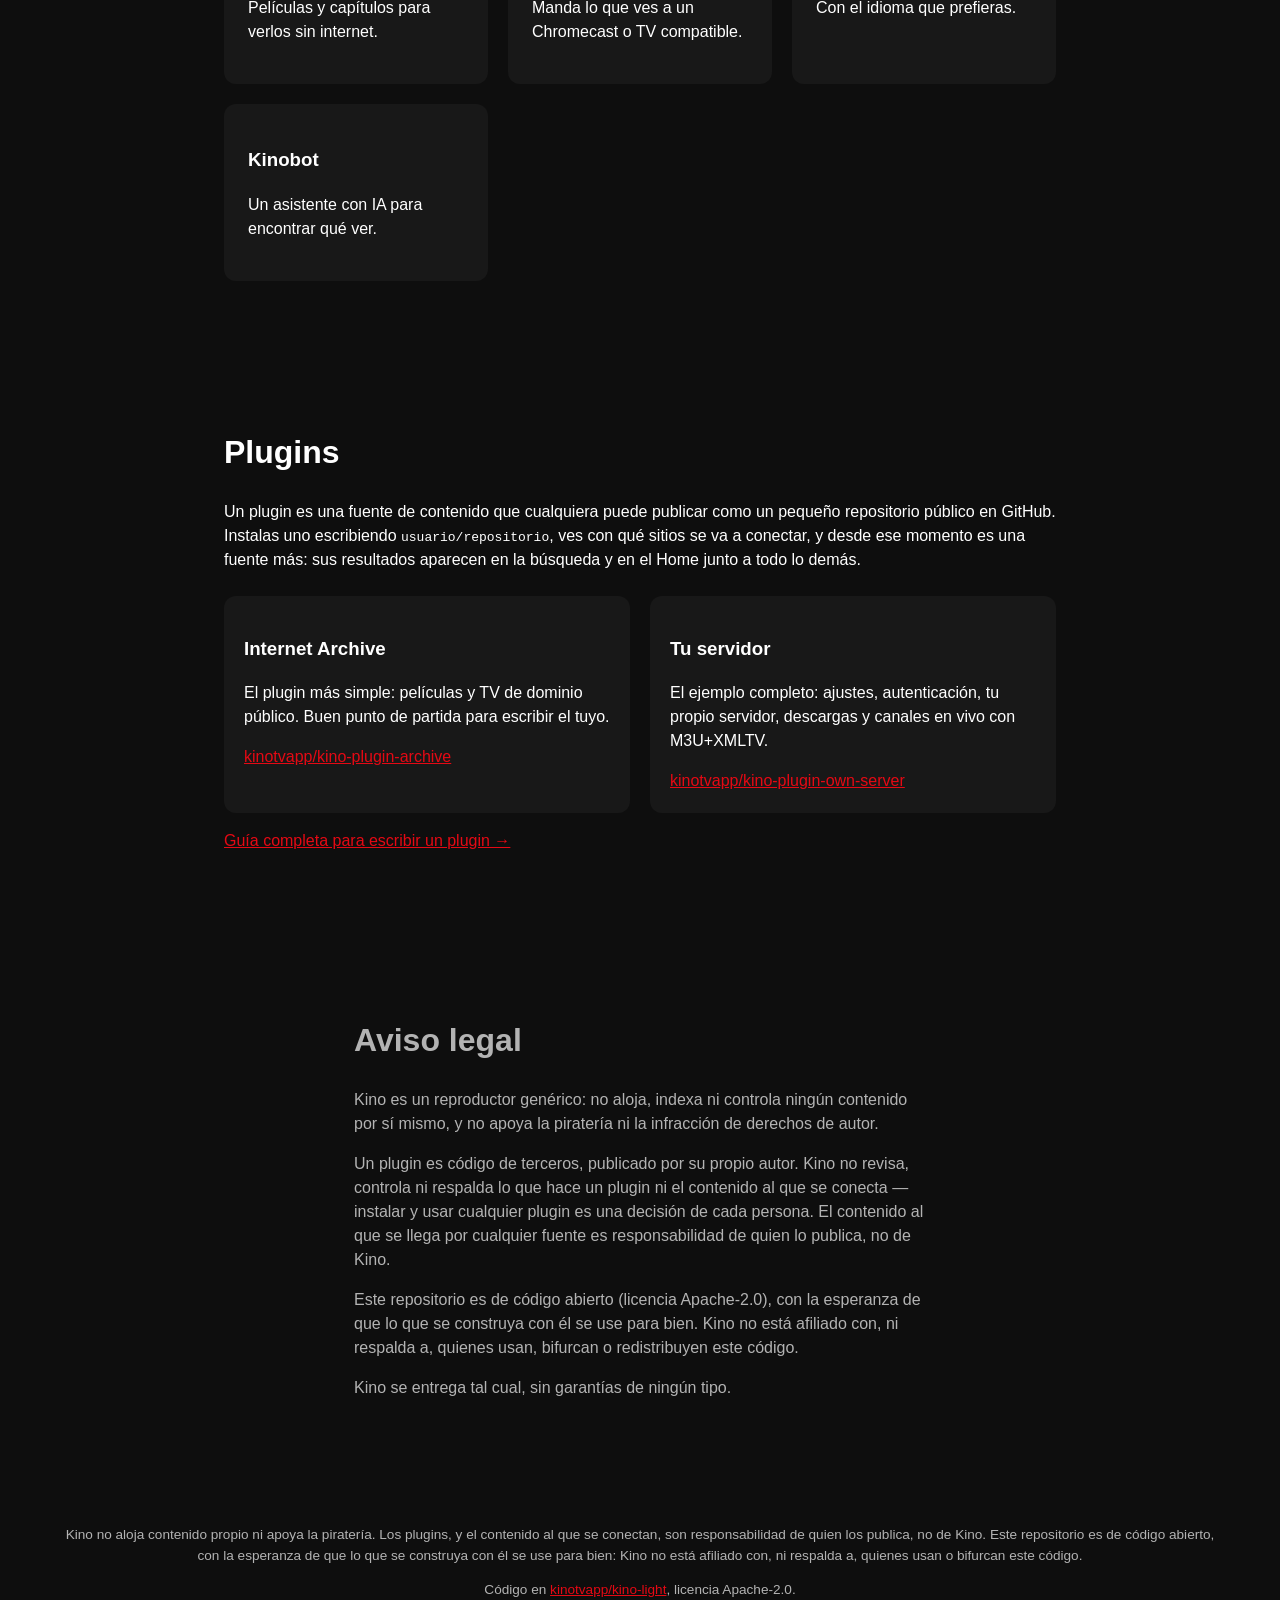
==== commit e6c626f7: "fix: Downloader codes have no space, they're one 7-digit number" ====
--- a/index.html
+++ b/index.html
@@ -34,8 +34,8 @@
     <p>Una sola APK sirve para celular, Android TV y Fire Stick — no hay una descarga distinta por aparato.</p>
     <a class="cta-download" href="https://archive.org/download/kino-app/kino.apk">Descargar Kino</a>
     <p>En Fire Stick / Android TV, con la app <strong>Downloader</strong>:</p>
-    <p>Principal: <span class="cta-downloader-code">679304 1</span></p>
-    <p>Respaldo: <span class="cta-downloader-code">715202 9</span></p>
+    <p>Principal: <span class="cta-downloader-code">6793041</span></p>
+    <p>Respaldo: <span class="cta-downloader-code">7152029</span></p>
     <p><a href="https://t.me/Kinoapptv">t.me/Kinoapptv</a></p>
   </section>
 
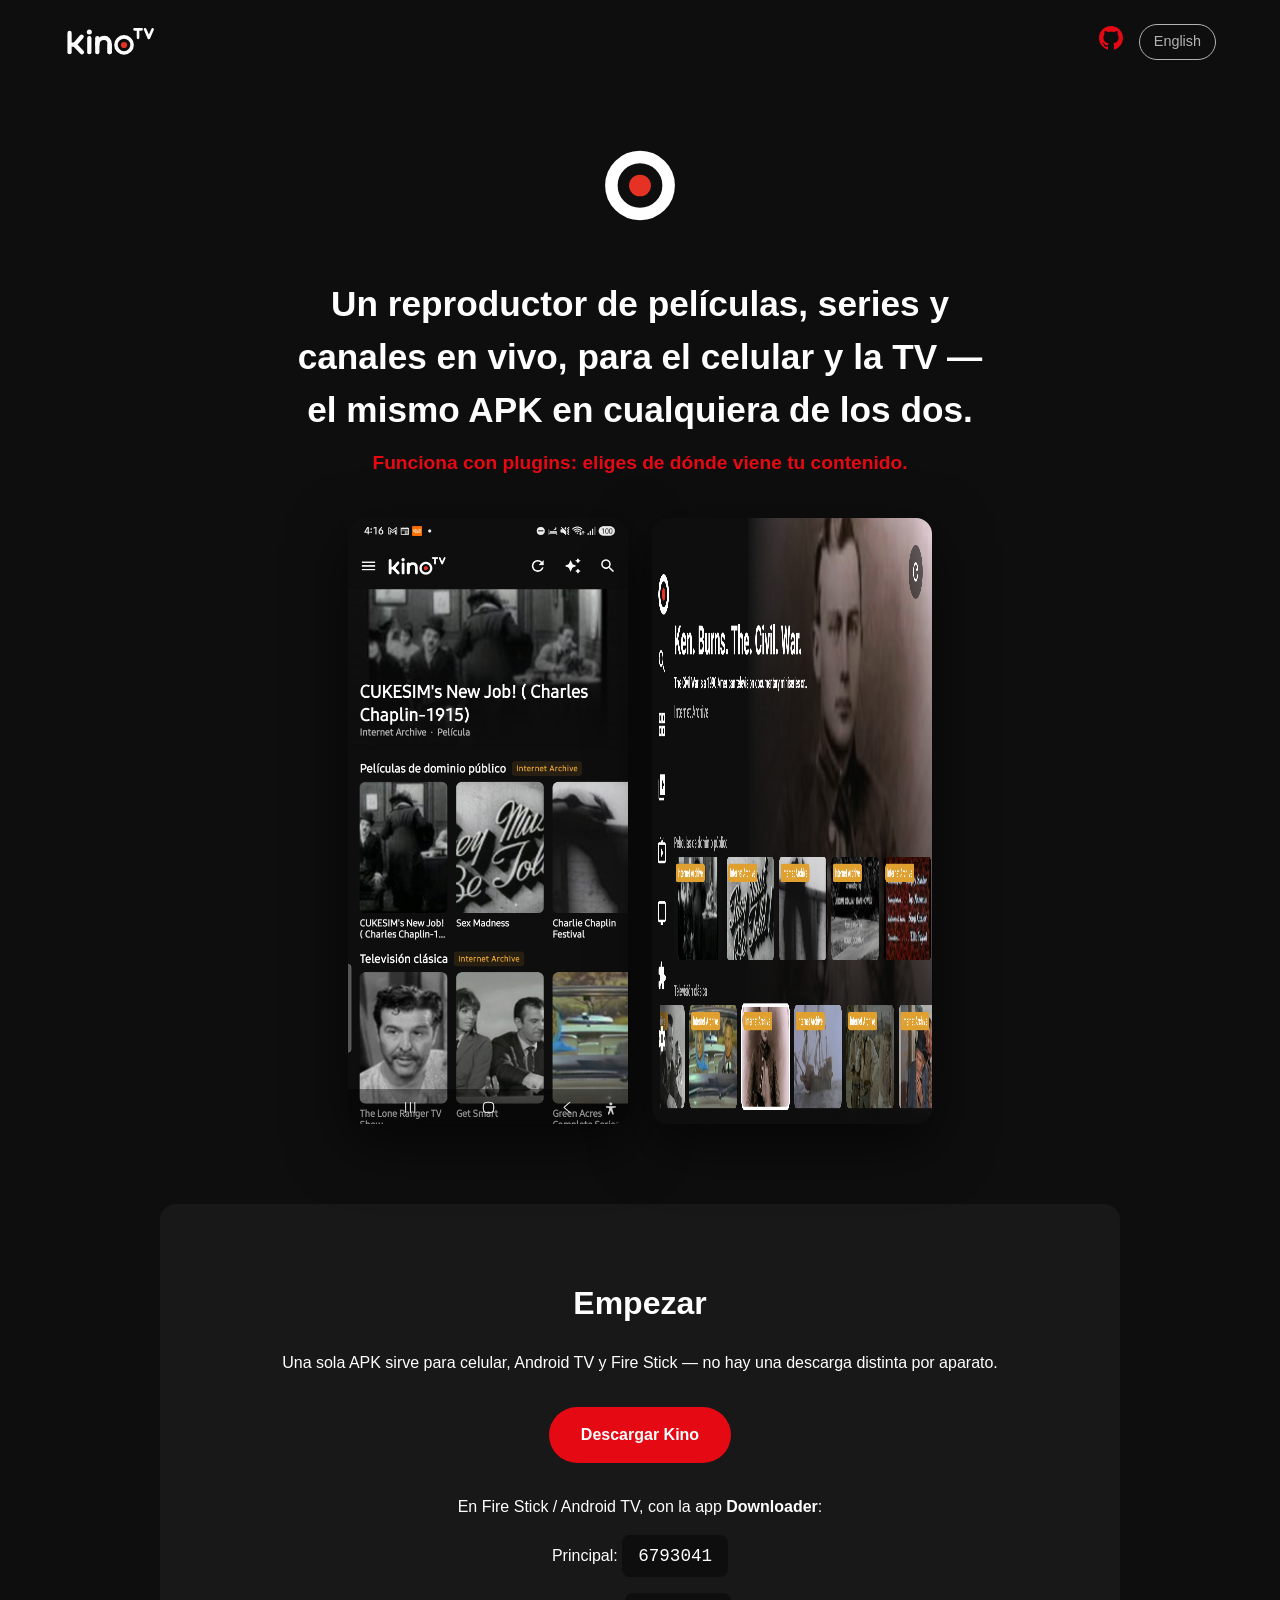
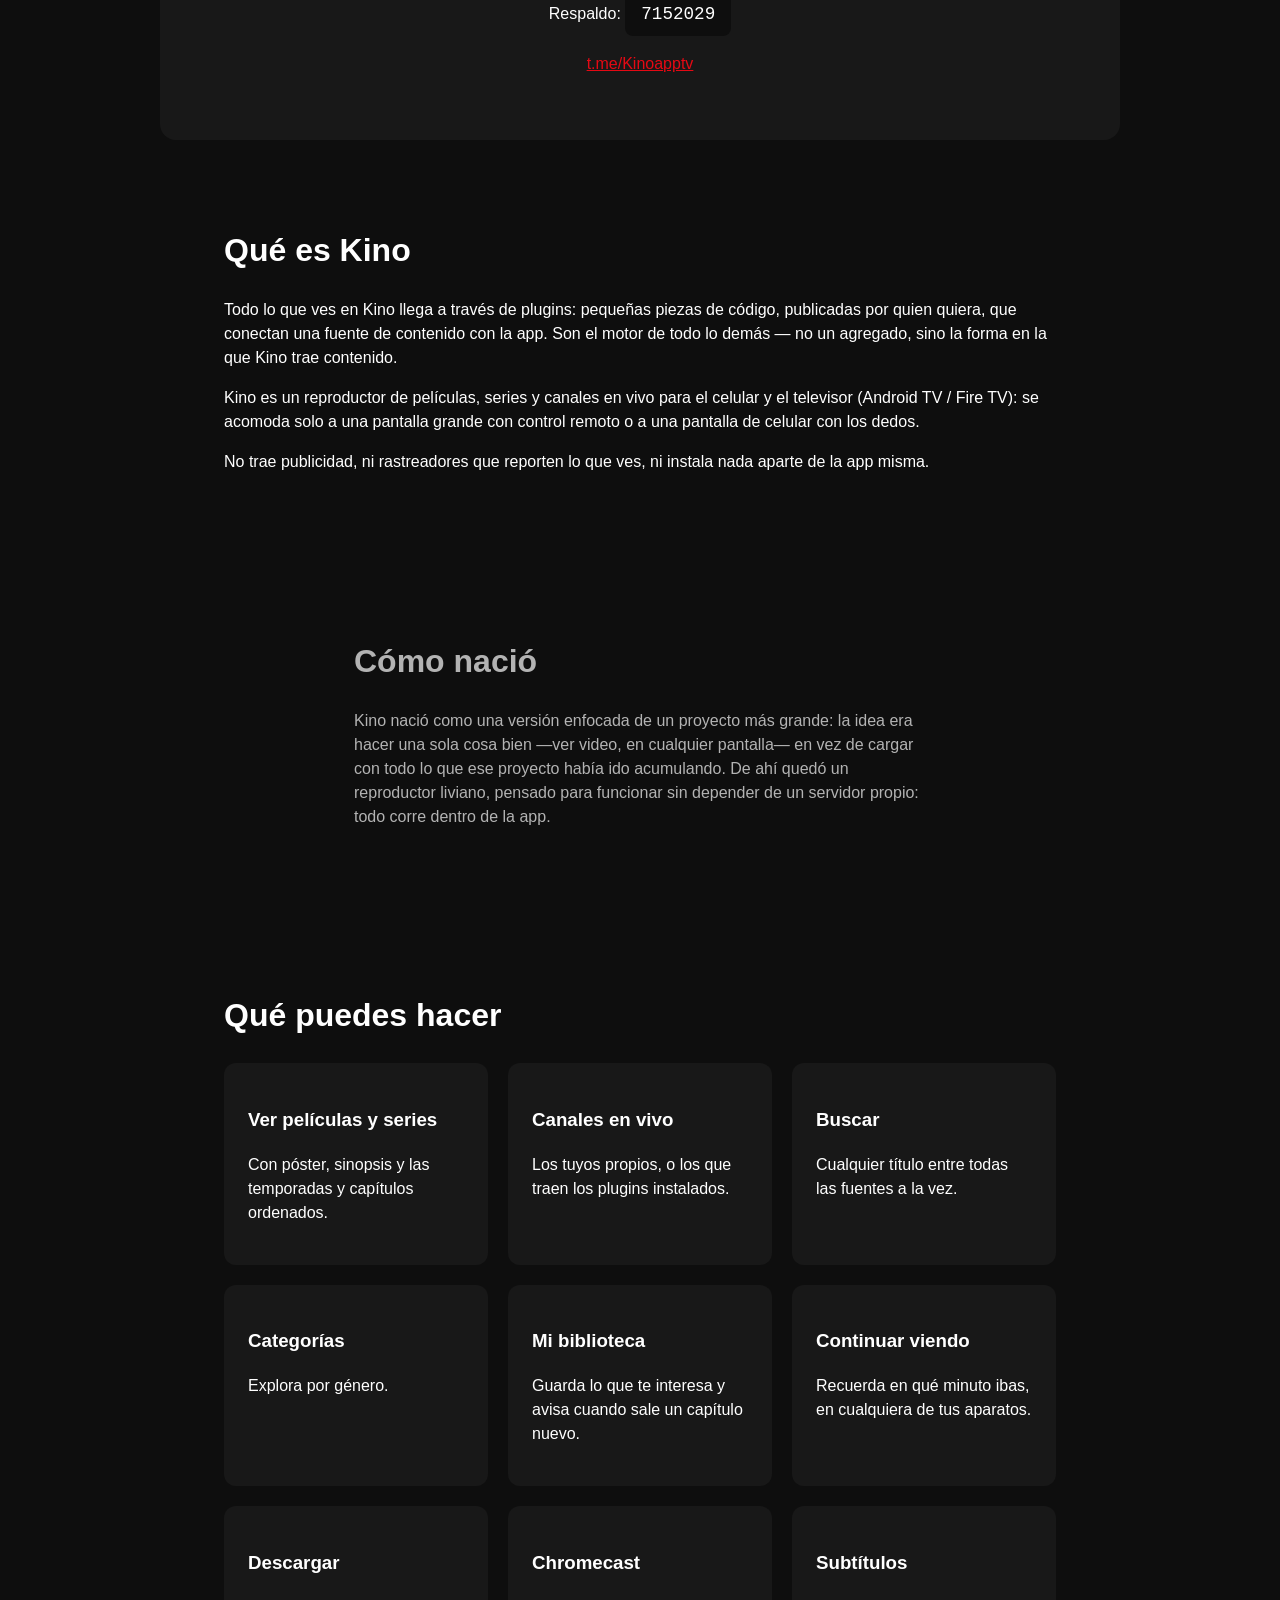
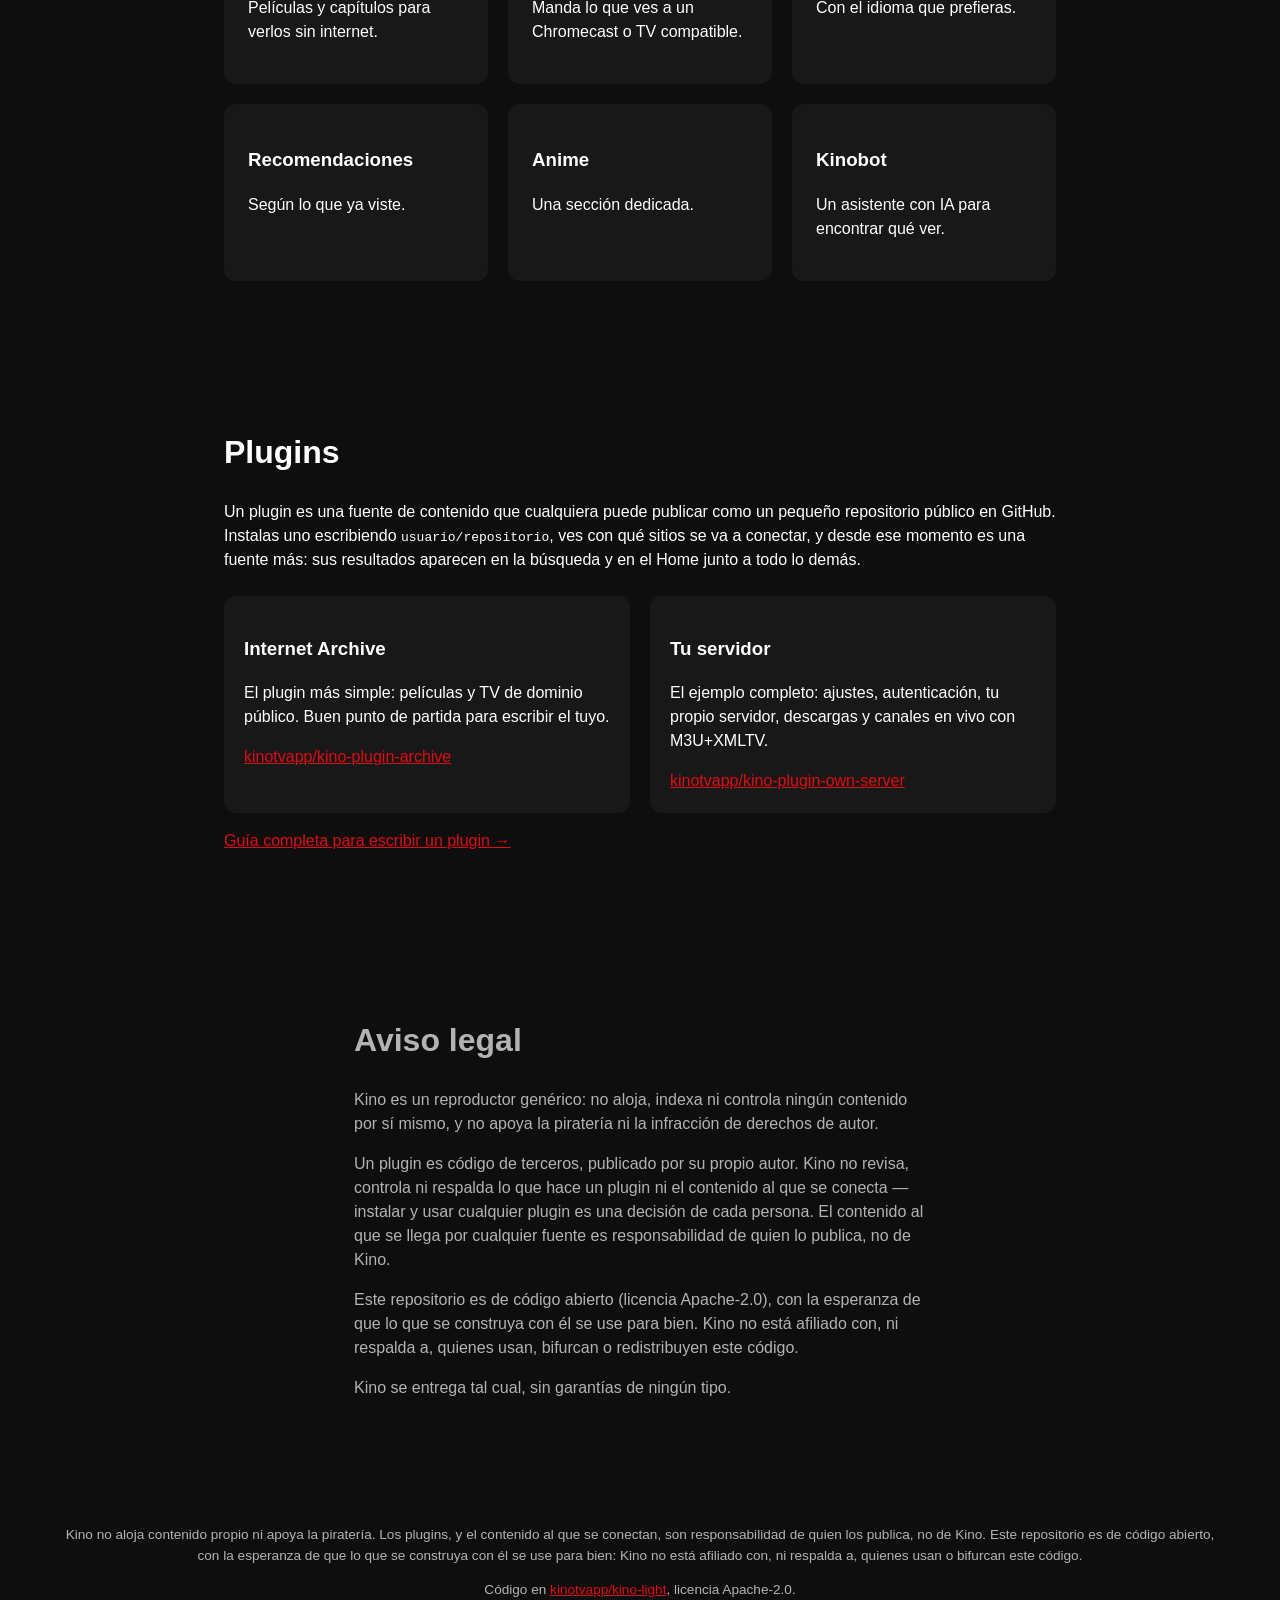
==== commit 92fd713d: "content: Kino is also IPTV, not just movies/series; restore Recomendaciones and Anime Title, hero ta" ====
--- a/index.html
+++ b/index.html
@@ -3,9 +3,25 @@
 <head>
   <meta charset="utf-8">
   <meta name="viewport" content="width=device-width, initial-scale=1">
-  <title>Kino — reproductor de películas y series</title>
-  <meta name="description" content="Kino: un reproductor de películas y series para celular y TV, con plugins que cualquiera puede publicar.">
-  <link rel="icon" href="assets/kino-tv-logo.svg">
+  <title>Kino — reproductor de películas, series y TV en vivo</title>
+  <meta name="description" content="Kino: un reproductor de películas, series y canales en vivo para celular y TV, con plugins que cualquiera puede publicar.">
+  <link rel="icon" href="/favicon.ico" sizes="32x32">
+  <link rel="icon" href="assets/favicon-16.png" sizes="16x16" type="image/png">
+  <link rel="icon" href="assets/favicon-32.png" sizes="32x32" type="image/png">
+  <link rel="icon" href="assets/kino-tv-logo.svg" type="image/svg+xml">
+  <link rel="apple-touch-icon" href="/apple-touch-icon.png">
+  <meta property="og:type" content="website">
+  <meta property="og:url" content="https://kinotvapp.github.io/">
+  <meta property="og:title" content="Kino — reproductor de películas, series y TV en vivo">
+  <meta property="og:description" content="Kino: un reproductor de películas, series y canales en vivo para celular y TV, con plugins que cualquiera puede publicar.">
+  <meta property="og:image" content="https://kinotvapp.github.io/assets/og-image.png">
+  <meta property="og:image:width" content="1200">
+  <meta property="og:image:height" content="630">
+  <meta property="og:locale" content="es_ES">
+  <meta name="twitter:card" content="summary_large_image">
+  <meta name="twitter:title" content="Kino — reproductor de películas, series y TV en vivo">
+  <meta name="twitter:description" content="Kino: un reproductor de películas, series y canales en vivo para celular y TV, con plugins que cualquiera puede publicar.">
+  <meta name="twitter:image" content="https://kinotvapp.github.io/assets/og-image.png">
   <link rel="stylesheet" href="styles.css">
 </head>
 <body>
@@ -21,7 +37,7 @@
 
   <section class="hero">
     <img class="hero-logo" src="assets/kino-tv-banner.svg" alt="Kino">
-    <h1 class="hero-tagline">Un reproductor de películas y series, para el celular y la TV — el mismo APK en cualquiera de los dos.</h1>
+    <h1 class="hero-tagline">Un reproductor de películas, series y canales en vivo, para el celular y la TV — el mismo APK en cualquiera de los dos.</h1>
     <p class="hero-subtitle">Funciona con plugins: eliges de dónde viene tu contenido.</p>
     <div class="hero-shots">
       <img src="assets/screenshot-phone-home.png" alt="Home de Kino en el celular" loading="lazy">
@@ -44,7 +60,7 @@
     <p>Todo lo que ves en Kino llega a través de plugins: pequeñas piezas de código, publicadas por
     quien quiera, que conectan una fuente de contenido con la app. Son el motor de todo lo demás —
     no un agregado, sino la forma en la que Kino trae contenido.</p>
-    <p>Kino es un reproductor de películas y series para el celular y el televisor (Android TV / Fire TV): se acomoda solo a una pantalla grande con control remoto o a una pantalla de celular con los dedos.</p>
+    <p>Kino es un reproductor de películas, series y canales en vivo para el celular y el televisor (Android TV / Fire TV): se acomoda solo a una pantalla grande con control remoto o a una pantalla de celular con los dedos.</p>
     <p>No trae publicidad, ni rastreadores que reporten lo que ves, ni instala nada aparte de la app misma.</p>
   </section>
 
@@ -68,6 +84,8 @@
       <div class="feature-card"><h3>Descargar</h3><p>Películas y capítulos para verlos sin internet.</p></div>
       <div class="feature-card"><h3>Chromecast</h3><p>Manda lo que ves a un Chromecast o TV compatible.</p></div>
       <div class="feature-card"><h3>Subtítulos</h3><p>Con el idioma que prefieras.</p></div>
+      <div class="feature-card"><h3>Recomendaciones</h3><p>Según lo que ya viste.</p></div>
+      <div class="feature-card"><h3>Anime</h3><p>Una sección dedicada.</p></div>
       <div class="feature-card"><h3>Kinobot</h3><p>Un asistente con IA para encontrar qué ver.</p></div>
     </div>
   </section>
